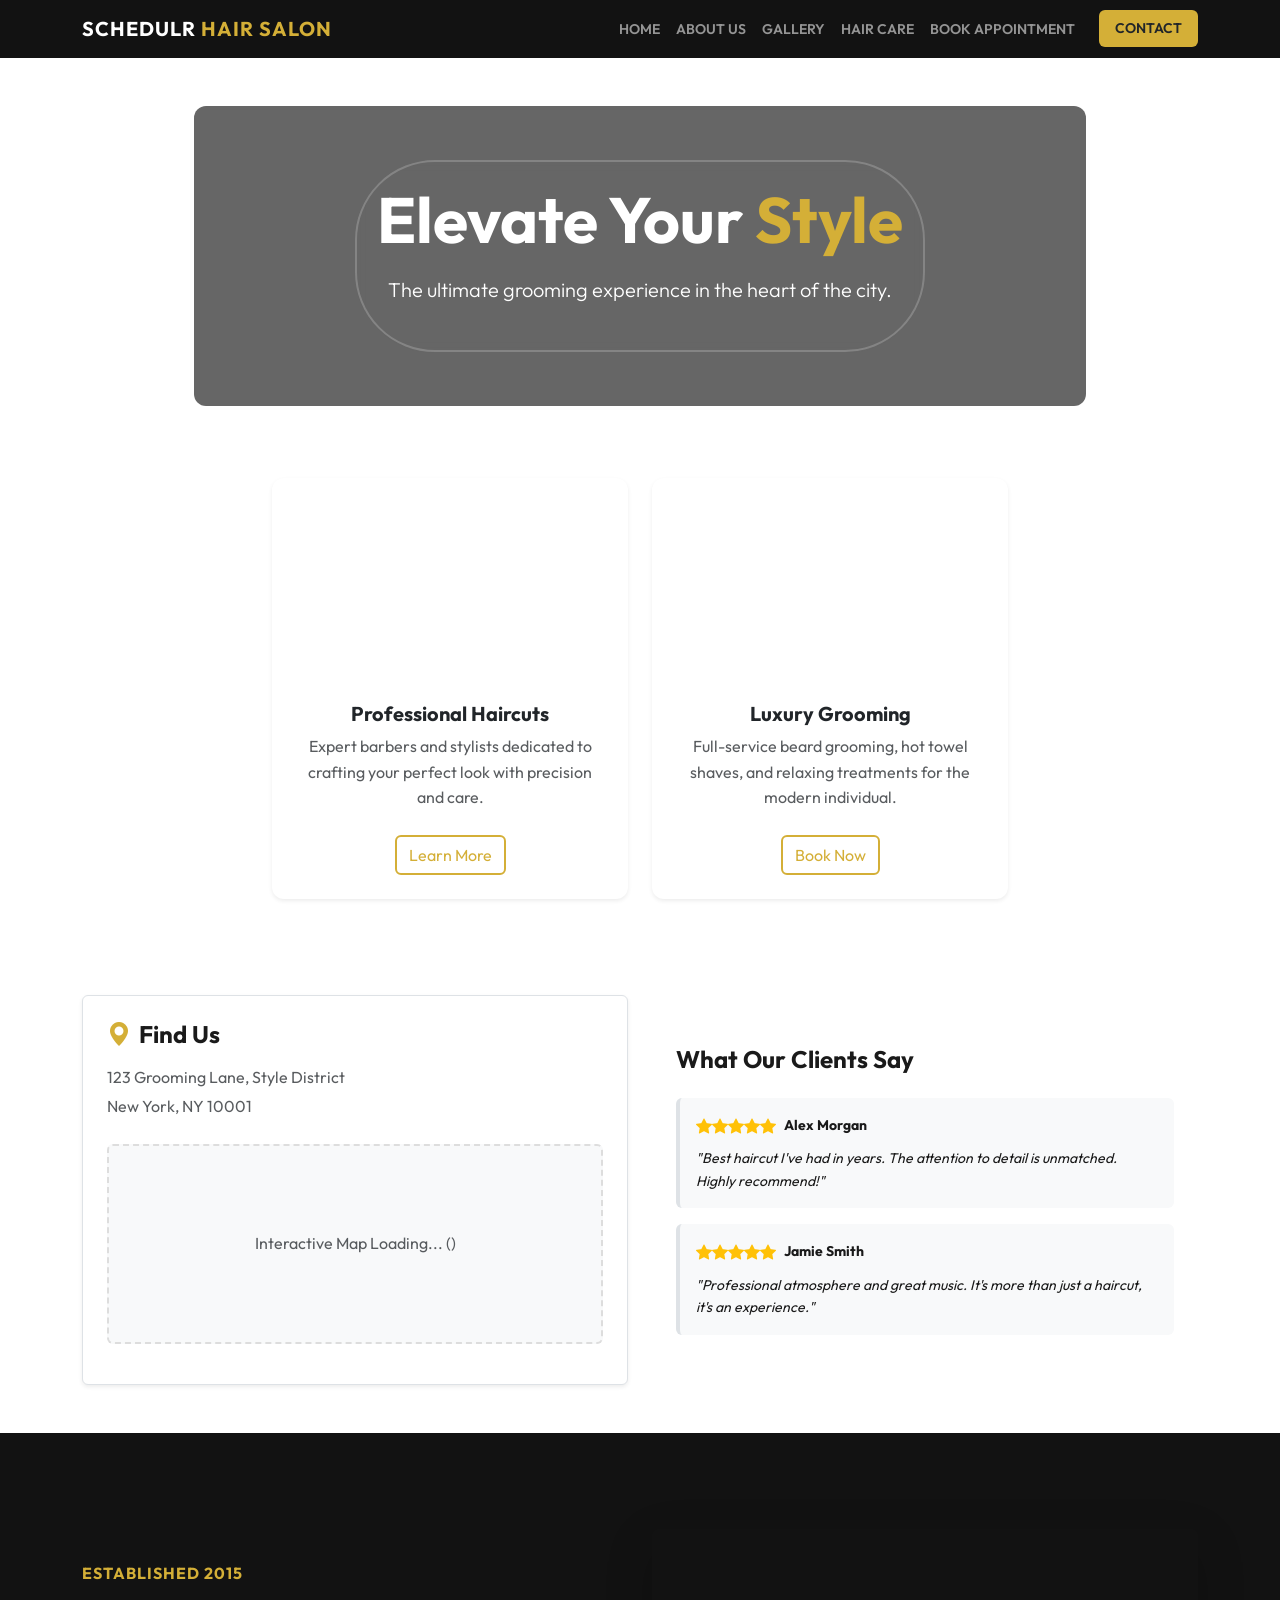
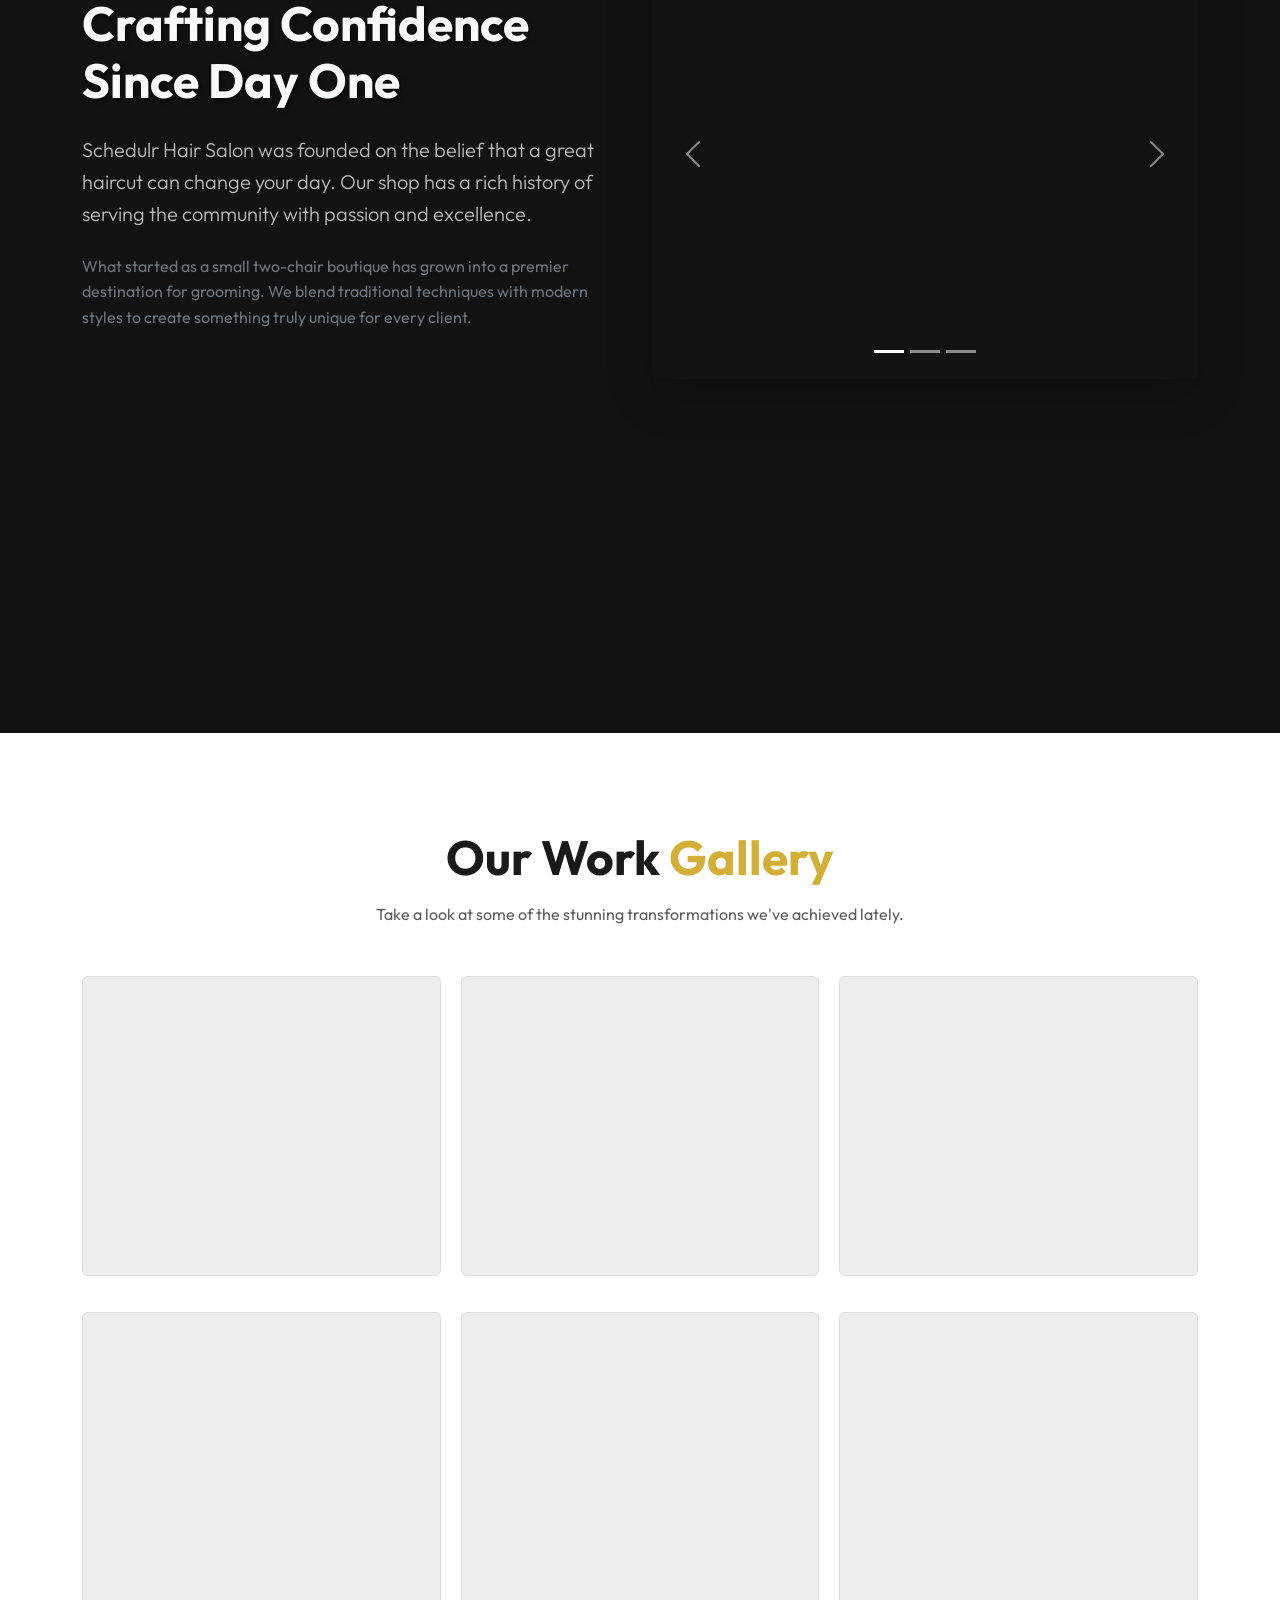
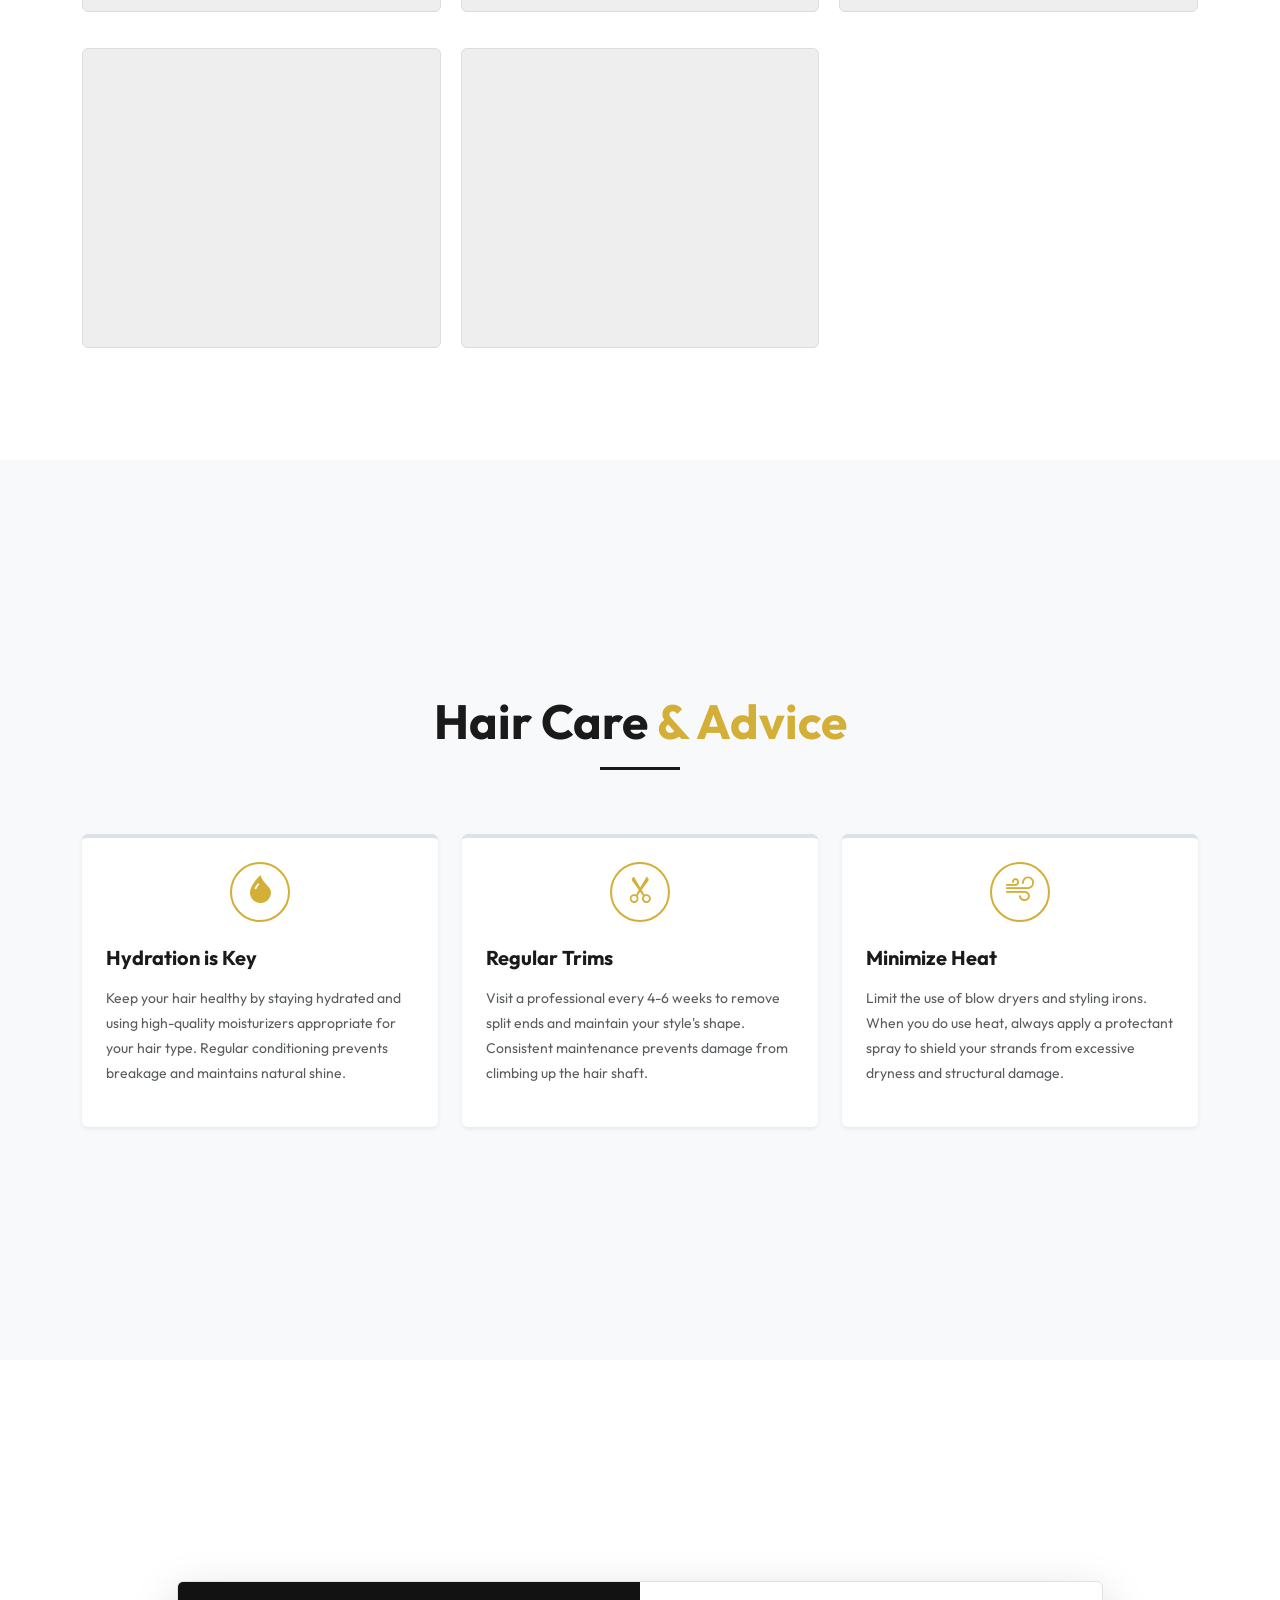
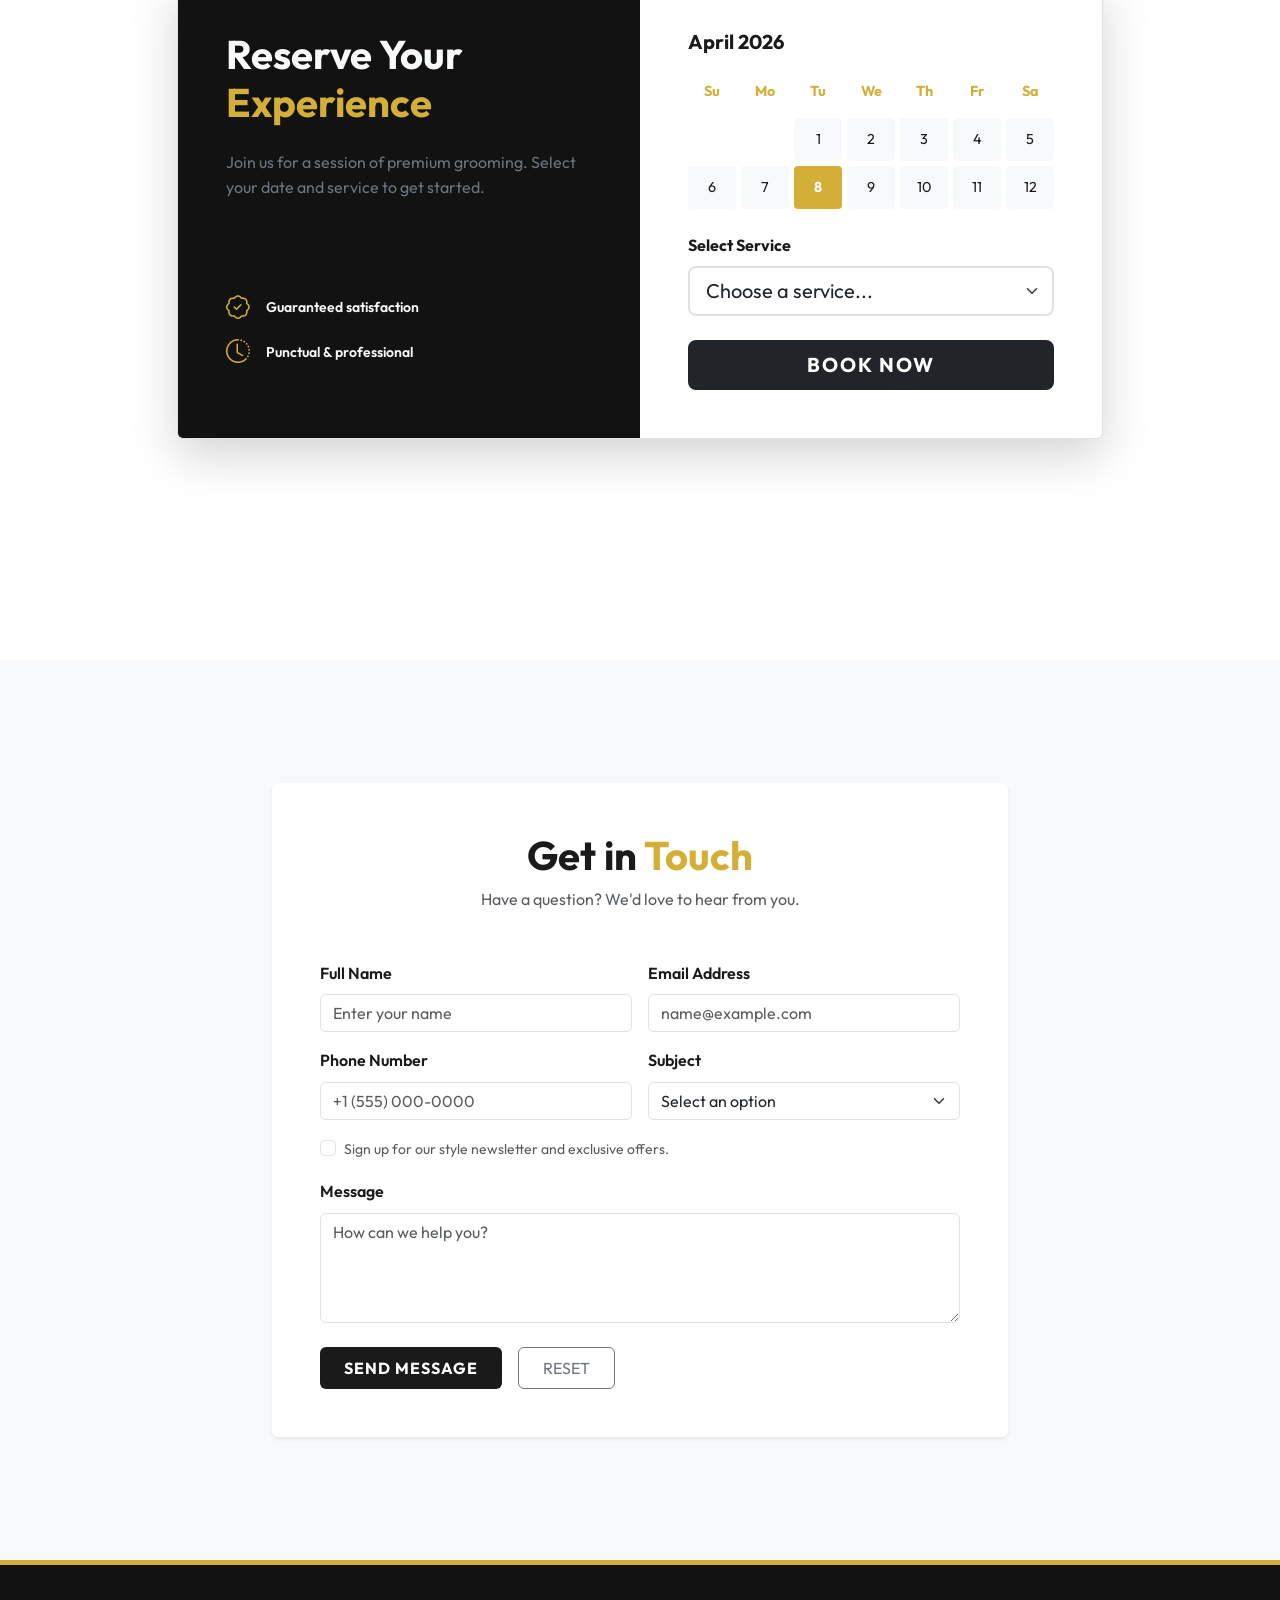
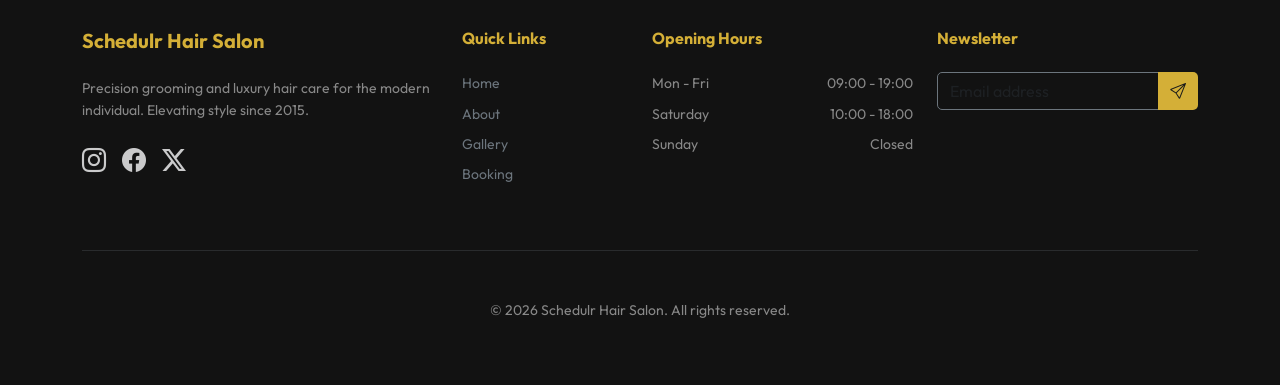
==== index.html @ 4dbf278d "feat: complete premium hair salon landing page" ====
<!DOCTYPE html>
<html lang="en">
<head>
    <meta charset="UTF-8">
    <meta name="viewport" content="width=device-width, initial-scale=1.0">
    <meta name="description" content="Premium Hair Salon - Experience the art of grooming and style at Schedulr Hair Salon.">
    <title>Schedulr Hair Salon | Premium Style & Grooming</title>
    
    <!-- Google Fonts: Outfit -->
    <link rel="preconnect" href="https://fonts.googleapis.com">
    <link rel="preconnect" href="https://fonts.gstatic.com" crossorigin>
    <link href="https://fonts.googleapis.com/css2?family=Outfit:wght@300;400;600;700&display=swap" rel="stylesheet">
    
    <!-- Bootstrap CSS -->
    <link href="https://cdn.jsdelivr.net/npm/bootstrap@5.3.0/dist/css/bootstrap.min.css" rel="stylesheet">
    
    <!-- Bootstrap Icons -->
    <link rel="stylesheet" href="https://cdn.jsdelivr.net/npm/bootstrap-icons@1.11.1/font/bootstrap-icons.css">
    
    <!-- Modular CSS Files -->
    <link rel="stylesheet" href="css/style.css">
    <link rel="stylesheet" href="css/home.css">
    <link rel="stylesheet" href="css/about.css">
    <link rel="stylesheet" href="css/gallery.css">
    <link rel="stylesheet" href="css/info.css">
    <link rel="stylesheet" href="css/booking.css">
    <link rel="stylesheet" href="css/contact.css">
    <link rel="stylesheet" href="css/footer.css">
</head>
<body>

    <!-- Header & Navbar -->
    <header class="sticky-top">
        <nav class="navbar navbar-expand-lg navbar-dark bg-dark">
            <div class="container">
                <a class="navbar-brand text-uppercase fw-bold ls-1" href="#home">
                    Schedulr <span class="text-accent">Hair Salon</span>
                </a>
                <button class="navbar-toggler" type="button" data-bs-toggle="collapse" data-bs-target="#navbarNav" aria-controls="navbarNav" aria-expanded="false" aria-label="Toggle navigation">
                    <span class="navbar-toggler-icon"></span>
                </button>
                <div class="collapse navbar-collapse" id="navbarNav">
                    <ul class="navbar-nav ms-auto text-uppercase small fw-semibold">
                        <li class="nav-item">
                            <a class="nav-link" href="#home">Home</a>
                        </li>
                        <li class="nav-item">
                            <a class="nav-link" href="#about">About Us</a>
                        </li>
                        <li class="nav-item">
                            <a class="nav-link" href="#gallery">Gallery</a>
                        </li>
                        <li class="nav-item">
                            <a class="nav-link" href="#hair-info">Hair Care</a>
                        </li>
                        <li class="nav-item">
                            <a class="nav-link" href="#booking">Book Appointment</a>
                        </li>
                        <li class="nav-item">
                            <a class="nav-link btn btn-accent text-dark ms-lg-3 px-3 mt-2 mt-lg-0" href="#contact">Contact</a>
                        </li>
                    </ul>
                </div>
            </div>
        </nav>
    </header>

    <main>
        <!-- Home Section -->
        <section id="home" class="min-vh-100 d-flex flex-column align-items-center justify-content-center py-5">
            <div class="container text-center">
                <div class="hero-image-placeholder mx-auto mb-5">
                    <!-- here it goes an image (main image: 80% width and 1/3 of screen height) -->
                    <div class="placeholder-overlay">
                        <h1 class="display-3 fw-bold mb-3">Elevate Your <span class="text-accent">Style</span></h1>
                        <p class="lead mb-4">The ultimate grooming experience in the heart of the city.</p>
                    </div>
                </div>
                
                <div class="row g-4 justify-content-center mt-5">
                    <!-- Card 1 -->
                    <div class="col-md-5 col-lg-4">
                        <div class="card h-100 border-0 shadow-sm hover-up">
                            <!-- here it goes an image -->
                            <div class="card-body p-4">
                                <h3 class="card-title h5 fw-bold">Professional Haircuts</h3>
                                <p class="card-text text-muted">Expert barbers and stylists dedicated to crafting your perfect look with precision and care.</p>
                                <a href="#booking" class="btn btn-outline-accent mt-2">Learn More</a>
                            </div>
                        </div>
                    </div>
                    <!-- Card 2 -->
                    <div class="col-md-5 col-lg-4">
                        <div class="card h-100 border-0 shadow-sm hover-up">
                            <!-- here it goes an image -->
                            <div class="card-body p-4">
                                <h3 class="card-title h5 fw-bold">Luxury Grooming</h3>
                                <p class="card-text text-muted">Full-service beard grooming, hot towel shaves, and relaxing treatments for the modern individual.</p>
                                <a href="#booking" class="btn btn-outline-accent mt-2">Book Now</a>
                            </div>
                        </div>
                    </div>
                </div>

                <!-- Google Maps Fake Interaction -->
                <div class="row mt-5 pt-5 align-items-center">
                    <div class="col-lg-6 mb-4 mb-lg-0">
                        <div class="location-box p-4 border rounded shadow-sm text-start bg-white">
                            <h4 class="fw-bold mb-3"><i class="bi bi-geo-alt-fill text-accent me-2"></i>Find Us</h4>
                            <p class="mb-1 text-muted">123 Grooming Lane, Style District</p>
                            <p class="mb-4 text-muted">New York, NY 10001</p>
                            <div class="fake-map mb-3 bg-light rounded d-flex align-items-center justify-content-center" style="height: 200px;">
                                <span class="text-muted">Interactive Map Loading... (<!-- here it goes an image/map -->)</span>
                            </div>
                        </div>
                    </div>
                    <div class="col-lg-6">
                        <div class="reviews-box text-start px-lg-4">
                            <h4 class="fw-bold mb-4">What Our Clients Say</h4>
                            <div class="review-card mb-3 p-3 border-start border-accent border-4 bg-light rounded">
                                <div class="d-flex mb-2">
                                    <i class="bi bi-star-fill text-warning"></i>
                                    <i class="bi bi-star-fill text-warning"></i>
                                    <i class="bi bi-star-fill text-warning"></i>
                                    <i class="bi bi-star-fill text-warning"></i>
                                    <i class="bi bi-star-fill text-warning"></i>
                                    <span class="ms-2 fw-bold small">Alex Morgan</span>
                                </div>
                                <p class="small mb-0 italic">"Best haircut I've had in years. The attention to detail is unmatched. Highly recommend!"</p>
                            </div>
                            <div class="review-card p-3 border-start border-accent border-4 bg-light rounded">
                                <div class="d-flex mb-2">
                                    <i class="bi bi-star-fill text-warning"></i>
                                    <i class="bi bi-star-fill text-warning"></i>
                                    <i class="bi bi-star-fill text-warning"></i>
                                    <i class="bi bi-star-fill text-warning"></i>
                                    <i class="bi bi-star-fill text-warning"></i>
                                    <span class="ms-2 fw-bold small">Jamie Smith</span>
                                </div>
                                <p class="small mb-0 italic">"Professional atmosphere and great music. It's more than just a haircut, it's an experience."</p>
                            </div>
                        </div>
                    </div>
                </div>
            </div>
        </section>

        <!-- About Us & Our Works -->
        <section id="about" class="min-vh-100 py-5 bg-dark text-light overflow-hidden">
            <div class="container py-5">
                <div class="row align-items-center mb-5">
                    <div class="col-lg-6 mb-5 mb-lg-0">
                        <span class="text-accent text-uppercase ls-1 fw-bold mb-2 d-block">Established 2015</span>
                        <h2 class="display-5 fw-bold mb-4">Crafting Confidence Since Day One</h2>
                        <p class="lead text-secondary mb-4">Schedulr Hair Salon was founded on the belief that a great haircut can change your day. Our shop has a rich history of serving the community with passion and excellence.</p>
                        <p class="text-secondary">What started as a small two-chair boutique has grown into a premier destination for grooming. We blend traditional techniques with modern styles to create something truly unique for every client.</p>
                    </div>
                    <div class="col-lg-6">
                        <div id="worksCarousel" class="carousel slide shadow-lg rounded overflow-hidden" data-bs-ride="carousel">
                            <div class="carousel-indicators">
                                <button type="button" data-bs-target="#worksCarousel" data-bs-slide-to="0" class="active" aria-current="true" aria-label="Slide 1"></button>
                                <button type="button" data-bs-target="#worksCarousel" data-bs-slide-to="1" aria-label="Slide 2"></button>
                                <button type="button" data-bs-target="#worksCarousel" data-bs-slide-to="2" aria-label="Slide 3"></button>
                            </div>
                            <div class="carousel-inner" style="height: 450px;">
                                <div class="carousel-item active">
                                    <div class="carousel-placeholder bg-secondary d-flex align-items-center justify-content-center h-100">
                                        <!-- here it goes an image -->
                                        <div class="carousel-caption d-none d-md-block p-4 rounded" style="background: rgba(0,0,0,0.6);">
                                            <h5>Modern Undercut</h5>
                                            <p>Our signature look for the urban professional.</p>
                                        </div>
                                    </div>
                                </div>
                                <div class="carousel-item">
                                    <div class="carousel-placeholder bg-secondary d-flex align-items-center justify-content-center h-100">
                                        <!-- here it goes an image -->
                                        <div class="carousel-caption d-none d-md-block p-4 rounded" style="background: rgba(0,0,0,0.6);">
                                            <h5>Classic Taper Fade</h5>
                                            <p>Timeless style with a sharp, clean finish.</p>
                                        </div>
                                    </div>
                                </div>
                                <div class="carousel-item">
                                    <div class="carousel-placeholder bg-secondary d-flex align-items-center justify-content-center h-100">
                                        <!-- here it goes an image -->
                                        <div class="carousel-caption d-none d-md-block p-4 rounded" style="background: rgba(0,0,0,0.6);">
                                            <h5>Tailored Beard Sculpting</h5>
                                            <p>Precision grooming to enhance your natural features.</p>
                                        </div>
                                    </div>
                                </div>
                            </div>
                            <button class="carousel-control-prev" type="button" data-bs-target="#worksCarousel" data-bs-slide="prev">
                                <span class="carousel-control-prev-icon" aria-hidden="true"></span>
                                <span class="visually-hidden">Previous</span>
                            </button>
                            <button class="carousel-control-next" type="button" data-bs-target="#worksCarousel" data-bs-slide="next">
                                <span class="carousel-control-next-icon" aria-hidden="true"></span>
                                <span class="visually-hidden">Next</span>
                            </button>
                        </div>
                    </div>
                </div>
            </div>
        </section>

        <!-- Gallery Section -->
        <section id="gallery" class="min-vh-100 py-5">
            <div class="container py-5">
                <div class="text-center mb-5">
                    <h2 class="display-5 fw-bold mb-3">Our Work <span class="text-accent">Gallery</span></h2>
                    <p class="text-muted">Take a look at some of the stunning transformations we've achieved lately.</p>
                </div>
                <div class="gallery-grid">
                    <!-- 7+ images as small gallery -->
                    <div class="gallery-item rounded overflow-hidden mb-3"><!-- here it goes an image --></div>
                    <div class="gallery-item rounded overflow-hidden mb-3"><!-- here it goes an image --></div>
                    <div class="gallery-item rounded overflow-hidden mb-3"><!-- here it goes an image --></div>
                    <div class="gallery-item rounded overflow-hidden mb-3"><!-- here it goes an image --></div>
                    <div class="gallery-item rounded overflow-hidden mb-3"><!-- here it goes an image --></div>
                    <div class="gallery-item rounded overflow-hidden mb-3"><!-- here it goes an image --></div>
                    <div class="gallery-item rounded overflow-hidden mb-3"><!-- here it goes an image --></div>
                    <div class="gallery-item rounded overflow-hidden mb-3"><!-- here it goes an image --></div>
                </div>
            </div>
        </section>

        <!-- Hair Information Section -->
        <section id="hair-info" class="min-vh-100 py-5 bg-light d-flex align-items-center">
            <div class="container py-5">
                <div class="row text-center mb-5">
                    <div class="col">
                        <h2 class="display-5 fw-bold">Hair Care <span class="text-accent">& Advice</span></h2>
                        <hr class="mx-auto border-accent border-3 opacity-100" style="width: 80px;">
                    </div>
                </div>
                <div class="row g-4">
                    <div class="col-md-4">
                        <div class="p-4 bg-white rounded shadow-sm border-top border-accent border-4 h-100">
                            <div class="icon-circle mb-3 mb-lg-4 text-center">
                                <i class="bi bi-droplet-fill h3 text-accent"></i>
                            </div>
                            <h4 class="fw-bold mb-3 h5">Hydration is Key</h4>
                            <p class="text-muted small">Keep your hair healthy by staying hydrated and using high-quality moisturizers appropriate for your hair type. Regular conditioning prevents breakage and maintains natural shine.</p>
                        </div>
                    </div>
                    <div class="col-md-4">
                        <div class="p-4 bg-white rounded shadow-sm border-top border-accent border-4 h-100">
                            <div class="icon-circle mb-3 mb-lg-4 text-center">
                                <i class="bi bi-scissors h3 text-accent"></i>
                            </div>
                            <h4 class="fw-bold mb-3 h5">Regular Trims</h4>
                            <p class="text-muted small">Visit a professional every 4-6 weeks to remove split ends and maintain your style's shape. Consistent maintenance prevents damage from climbing up the hair shaft.</p>
                        </div>
                    </div>
                    <div class="col-md-4">
                        <div class="p-4 bg-white rounded shadow-sm border-top border-accent border-4 h-100">
                            <div class="icon-circle mb-3 mb-lg-4 text-center">
                                <i class="bi bi-wind h3 text-accent"></i>
                            </div>
                            <h4 class="fw-bold mb-3 h5">Minimize Heat</h4>
                            <p class="text-muted small">Limit the use of blow dryers and styling irons. When you do use heat, always apply a protectant spray to shield your strands from excessive dryness and structural damage.</p>
                        </div>
                    </div>
                </div>
            </div>
        </section>

        <!-- Book an Appointment Section -->
        <section id="booking" class="min-vh-100 py-5 d-flex align-items-center">
            <div class="container py-5">
                <div class="row py-4 justify-content-center">
                    <div class="col-lg-10">
                        <div class="booking-card bg-white rounded shadow-lg overflow-hidden border">
                            <div class="row g-0">
                                <div class="col-md-6 bg-dark text-light p-5 d-flex flex-column justify-content-between">
                                    <div>
                                        <h2 class="display-6 fw-bold mb-4">Reserve Your <span class="text-accent">Experience</span></h2>
                                        <p class="mb-5 text-secondary">Join us for a session of premium grooming. Select your date and service to get started.</p>
                                    </div>
                                    <div class="booking-highlights mb-4">
                                        <div class="d-flex mb-3 align-items-center">
                                            <i class="bi bi-patch-check text-accent h4 mb-0 me-3"></i>
                                            <span class="small fw-semibold">Guaranteed satisfaction</span>
                                        </div>
                                        <div class="d-flex align-items-center">
                                            <i class="bi bi-clock-history text-accent h4 mb-0 me-3"></i>
                                            <span class="small fw-semibold">Punctual & professional</span>
                                        </div>
                                    </div>
                                </div>
                                <div class="col-md-6 p-5">
                                    <div class="calendar-visual mb-4">
                                        <h5 class="fw-bold mb-3">April 2026</h5>
                                        <div class="calendar-grid">
                                            <div class="cal-day head">Su</div><div class="cal-day head">Mo</div><div class="cal-day head">Tu</div><div class="cal-day head">We</div><div class="cal-day head">Th</div><div class="cal-day head">Fr</div><div class="cal-day head">Sa</div>
                                            <div class="cal-day empty"></div><div class="cal-day empty"></div><div class="cal-day">1</div><div class="cal-day">2</div><div class="cal-day">3</div><div class="cal-day">4</div><div class="cal-day">5</div>
                                            <div class="cal-day">6</div><div class="cal-day">7</div><div class="cal-day selected">8</div><div class="cal-day">9</div><div class="cal-day">10</div><div class="cal-day">11</div><div class="cal-day">12</div>
                                            <!-- ... more days ... -->
                                        </div>
                                    </div>
                                    <div class="mb-4">
                                        <label for="serviceSelect" class="form-label fw-bold">Select Service</label>
                                        <select id="serviceSelect" class="form-select form-select-lg border-2">
                                            <option selected disabled>Choose a service...</option>
                                            <option value="cut">Precision Cut & Style ($45)</option>
                                            <option value="beard">Luxury Beard Sculpting ($30)</option>
                                            <option value="both">Full Master Grooming ($70)</option>
                                            <option value="color">Premium Color & Treatment ($90+)</option>
                                        </select>
                                    </div>
                                    <button class="btn btn-dark btn-lg w-100 fw-bold border-accent border-2">BOOK NOW</button>
                                </div>
                            </div>
                        </div>
                    </div>
                </div>
            </div>
        </section>

        <!-- Contact Section -->
        <section id="contact" class="min-vh-100 py-5 bg-light d-flex align-items-center">
            <div class="container py-5">
                <div class="row justify-content-center">
                    <div class="col-lg-8">
                        <div class="contact-form-container bg-white p-5 rounded shadow-sm">
                            <div class="text-center mb-5">
                                <h2 class="fw-bold display-6">Get in <span class="text-accent">Touch</span></h2>
                                <p class="text-muted">Have a question? We'd love to hear from you.</p>
                            </div>
                            <form id="contactForm" class="row g-3">
                                <!-- Input 1: Name -->
                                <div class="col-md-6">
                                    <label for="inputName" class="form-label fw-semibold">Full Name</label>
                                    <input type="text" class="form-control" id="inputName" placeholder="Enter your name" required>
                                </div>
                                <!-- Input 2: Email -->
                                <div class="col-md-6">
                                    <label for="inputEmail" class="form-label fw-semibold">Email Address</label>
                                    <input type="email" class="form-control" id="inputEmail" placeholder="name@example.com" required>
                                </div>
                                <!-- Input 3: Phone -->
                                <div class="col-md-6">
                                    <label for="inputPhone" class="form-label fw-semibold">Phone Number</label>
                                    <input type="tel" class="form-control" id="inputPhone" placeholder="+1 (555) 000-0000" required>
                                </div>
                                <!-- Input 4: Selector (Subject) -->
                                <div class="col-md-6">
                                    <label for="inputSelector" class="form-label fw-semibold">Subject</label>
                                    <select id="inputSelector" class="form-select" required>
                                        <option value="" selected disabled>Select an option</option>
                                        <option value="info">General Information</option>
                                        <option value="wedding">Wedding Packages</option>
                                        <option value="careers">Careers</option>
                                        <option value="other">Other</option>
                                    </select>
                                </div>
                                <!-- Input 5: Radio/Checkbox (Newsletter) -->
                                <div class="col-12 mt-3">
                                    <div class="form-check">
                                        <input class="form-check-input" type="checkbox" id="newsletterCheck">
                                        <label class="form-check-label text-muted small" for="newsletterCheck">
                                            Sign up for our style newsletter and exclusive offers.
                                        </label>
                                    </div>
                                </div>
                                <!-- Input 6: Comment (Textarea) -->
                                <div class="col-12">
                                    <label for="inputComment" class="form-label fw-semibold">Message</label>
                                    <textarea class="form-control" id="inputComment" rows="4" placeholder="How can we help you?" required></textarea>
                                </div>
                                <!-- Buttons: Submit and Reset -->
                                <div class="col-12 d-flex gap-3 mt-4">
                                    <button type="submit" class="btn btn-dark px-4 py-2 fw-bold">SEND MESSAGE</button>
                                    <button type="reset" class="btn btn-outline-secondary px-4 py-2">RESET</button>
                                </div>
                            </form>
                        </div>
                    </div>
                </div>
            </div>
        </section>
    </main>

    <!-- Footer -->
    <footer class="bg-dark text-light py-5">
        <div class="container py-3">
            <div class="row g-4">
                <div class="col-lg-4">
                    <h5 class="fw-bold mb-4 text-accent">Schedulr Hair Salon</h5>
                    <p class="small text-secondary mb-4">Precision grooming and luxury hair care for the modern individual. Elevating style since 2015.</p>
                    <div class="social-icons d-flex gap-3 h4">
                        <a href="#" class="text-light"><i class="bi bi-instagram"></i></a>
                        <a href="#" class="text-light"><i class="bi bi-facebook"></i></a>
                        <a href="#" class="text-light"><i class="bi bi-twitter-x"></i></a>
                    </div>
                </div>
                <div class="col-md-4 col-lg-2 ms-lg-auto">
                    <h6 class="fw-bold mb-4">Quick Links</h6>
                    <ul class="list-unstyled small">
                        <li class="mb-2"><a href="#home" class="text-secondary text-decoration-none hover-accent">Home</a></li>
                        <li class="mb-2"><a href="#about" class="text-secondary text-decoration-none hover-accent">About</a></li>
                        <li class="mb-2"><a href="#gallery" class="text-secondary text-decoration-none hover-accent">Gallery</a></li>
                        <li class="mb-2"><a href="#booking" class="text-secondary text-decoration-none hover-accent">Booking</a></li>
                    </ul>
                </div>
                <div class="col-md-4 col-lg-3">
                    <h6 class="fw-bold mb-4">Opening Hours</h6>
                    <ul class="list-unstyled small text-secondary">
                        <li class="mb-2 d-flex justify-content-between"><span>Mon - Fri</span> <span>09:00 - 19:00</span></li>
                        <li class="mb-2 d-flex justify-content-between"><span>Saturday</span> <span>10:00 - 18:00</span></li>
                        <li class="mb-2 d-flex justify-content-between"><span>Sunday</span> <span>Closed</span></li>
                    </ul>
                </div>
                <div class="col-md-4 col-lg-3">
                    <h6 class="fw-bold mb-4">Newsletter</h6>
                    <div class="input-group mb-3">
                        <input type="email" class="form-control bg-dark border-secondary text-light small" placeholder="Email address">
                        <button class="btn btn-accent" type="button"><i class="bi bi-send"></i></button>
                    </div>
                </div>
            </div>
            <hr class="my-5 border-secondary">
            <div class="text-center">
                <p class="small text-secondary mb-0">&copy; 2026 Schedulr Hair Salon. All rights reserved.</p>
            </div>
        </div>
    </footer>

    <!-- Bootstrap Bundle with Popper -->
    <script src="https://cdn.jsdelivr.net/npm/bootstrap@5.3.0/dist/js/bootstrap.bundle.min.js"></script>
    <!-- Custom JS (optional) -->
    <script src="js/script.js"></script>
</body>
</html>
---- css/style.css ----
/* style.css - Global Styles & Variables */

:root {
    --primary-color: #1a1a1a;    /* Deep Charcoal */
    --accent-color: #d4af37;     /* Metallic Gold */
    --accent-hover: #b8962e;
    --text-light: #f9f9f9;
    --text-muted: #6c757d;
    --bg-dark: #121212;
    --font-main: 'Outfit', sans-serif;
    --transition: all 0.3s ease;
}

body {
    font-family: var(--font-main);
    color: var(--primary-color);
    line-height: 1.6;
    scroll-behavior: smooth;
}

/* Typography */
h1, h2, h3, h4, h5, h6 {
    font-weight: 700;
}

.text-accent {
    color: var(--accent-color) !important;
}

.btn-accent {
    background-color: var(--accent-color);
    color: var(--primary-color);
    border: none;
}

.btn-accent:hover {
    background-color: var(--accent-hover);
    color: white;
}

.btn-outline-accent {
    border: 2px solid var(--accent-color);
    color: var(--accent-color);
}

.btn-outline-accent:hover {
    background-color: var(--accent-color);
    color: var(--primary-color);
}

.bg-dark {
    background-color: var(--bg-dark) !important;
}

/* Navbar */
.navbar-brand {
    letter-spacing: 1px;
}

.nav-link {
    transition: var(--transition);
}

.nav-link:hover {
    color: var(--accent-color) !important;
}

/* Utilities */
.ls-1 {
    letter-spacing: 1px;
}

.hover-up {
    transition: var(--transition);
}

.hover-up:hover {
    transform: translateY(-10px);
}

.italic {
    font-style: italic;
}
---- css/home.css ----
/* home.css - Home Section Styles */

#home {
    padding-top: 100px;
}

.hero-image-placeholder {
    width: 80%;
    height: 33.33vh; /* 1/3 of screen height */
    background-image: linear-gradient(rgba(0,0,0,0.6), rgba(0,0,0,0.6)), url('https://placehold.co/1200x400?text=Premium+Salon+Experience');
    background-size: cover;
    background-position: center;
    border-radius: 12px;
    display: flex;
    align-items: center;
    justify-content: center;
    color: white;
}

.placeholder-overlay {
    padding: 20px;
    border: 2px solid rgba(255,255,255,0.2);
    backdrop-filter: blur(5px);
    border-radius: 80px;
}

/* Home Cards */
#home .card {
    transition: var(--transition);
    border-radius: 12px;
}

#home .card:before {
    content: "";
    display: block;
    width: 100%;
    height: 200px;
    background-image: url('https://placehold.co/400x200?text=Style+Preview');
    background-size: cover;
    background-position: center;
    border-top-left-radius: 12px;
    border-top-right-radius: 12px;
    /* here it goes an image */
}

/* Location and Reviews */
.location-box {
    background: #fff;
    border: 1px solid #eee;
}

.fake-map {
    border: 2px dashed #ddd;
    color: #999;
}

.review-card {
    transition: var(--transition);
}

.review-card:hover {
    background: #fdfdfd !important;
    transform: translateX(5px);
}
---- css/about.css ----
/* about.css - About Section & Carousel Styles */

#about {
    background-image: linear-gradient(rgba(18,18,18,0.9), rgba(18,18,18,0.9)), url('https://placehold.co/1920x1080?text=Salon+Vibe');
    background-size: cover;
    background-position: center;
    background-attachment: fixed;
}

#about .carousel-placeholder {
    height: 450px;
    background-image: url('https://placehold.co/800x450?text=Our+Works');
    background-size: cover;
    background-position: center;
    position: relative;
    /* here it goes an image */
}

#about .carousel-item {
    transition: transform 1s ease-in-out;
}

#about .carousel-caption {
    background: rgba(0, 0, 0, 0.7);
    border-top: 3px solid var(--accent-color);
}

#about .lead {
    color: #bbb !important;
}

#about h2 {
    text-shadow: 2px 2px 4px rgba(0,0,0,0.5);
}
---- css/gallery.css ----
/* gallery.css - Gallery Grid Styles */

#gallery {
    padding-top: 80px;
}

.gallery-grid {
    display: grid;
    grid-template-columns: repeat(auto-fill, minmax(280px, 1fr));
    gap: 20px;
}

.gallery-item {
    height: 300px;
    background-color: #eee;
    background-image: url('https://placehold.co/400x300?text=Salon+Work');
    background-size: cover;
    background-position: center;
    transition: var(--transition);
    border: 1px solid #ddd;
    /* here it goes an image */
}

.gallery-item:hover {
    transform: scale(1.03);
    box-shadow: 0 10px 20px rgba(0,0,0,0.1);
    z-index: 10;
}

@media (max-width: 768px) {
    .gallery-grid {
        grid-template-columns: repeat(2, 1fr);
    }
}

@media (max-width: 360px) {
    .gallery-grid {
        grid-template-columns: 1fr;
    }
}
---- css/info.css ----
/* info.css - Hair Care Advice Styles */

#hair-info {
    background-color: #f4f6f9;
}

#hair-info .icon-circle {
    width: 60px;
    height: 60px;
    background: #fff;
    border: 2px solid var(--accent-color);
    border-radius: 50%;
    line-height: 60px;
    margin: 0 auto;
    transition: transform 0.5s ease;
}

#hair-info .col-md-4:hover .icon-circle {
    transform: rotateY(180deg);
}

#hair-info h4 {
    color: var(--primary-color);
}

#hair-info p {
    line-height: 1.8;
}

#hair-info .bg-white {
    transition: var(--transition);
}

#hair-info .bg-white:hover {
    background-color: #fff9e6 !important; /* Slight accent hint */
}
---- css/booking.css ----
/* booking.css - Booking & Calendar Styles */

#booking {
    background: #fff;
}

.booking-card {
    border: none;
    overflow: hidden;
}

.calendar-grid {
    display: grid;
    grid-template-columns: repeat(7, 1fr);
    gap: 5px;
    text-align: center;
}

.cal-day {
    padding: 10px 5px;
    background: #f8f9fa;
    border-radius: 4px;
    font-size: 0.9rem;
    cursor: pointer;
    transition: var(--transition);
}

.cal-day.head {
    background: transparent;
    font-weight: bold;
    color: var(--accent-color);
}

.cal-day:hover:not(.head):not(.empty) {
    background: #eee;
}

.cal-day.selected {
    background: var(--accent-color);
    color: #fff;
    font-weight: bold;
}

.cal-day.empty {
    background: transparent;
}

#booking .form-select:focus {
    border-color: var(--accent-color);
    box-shadow: 0 0 0 0.25rem rgba(212, 175, 55, 0.25);
}

#booking .btn-dark {
    letter-spacing: 2px;
    transition: var(--transition);
}

#booking .btn-dark:hover {
    background: var(--accent-color);
    color: var(--primary-color);
}
---- css/contact.css ----
/* contact.css - Contact Form Styles */

#contact .contact-form-container {
    background-color: #fff;
    border-radius: 12px;
}

#contact .form-control:focus, 
#contact .form-select:focus {
    border-color: var(--accent-color);
    box-shadow: 0 0 0 0.25rem rgba(212, 175, 55, 0.25);
}

#contact .btn-dark {
    letter-spacing: 1px;
    background-color: var(--primary-color);
    border: none;
    transition: var(--transition);
}

#contact .btn-dark:hover {
    background-color: var(--accent-color);
    color: var(--primary-color);
}

/* footer.css - Footer Details */

footer {
    border-top: 5px solid var(--accent-color);
}

footer h5, footer h6 {
    color: var(--accent-color) !important;
}

footer .hover-accent:hover {
    color: var(--accent-color) !important;
}

footer .input-group .btn-accent {
    border-radius: 0 5px 5px 0;
}

footer .small {
    color: #888 !important;
}
---- css/footer.css ----
/* footer.css - Footer Details */

footer {
    border-top: 5px solid var(--accent-color);
}

footer h5, footer h6 {
    color: var(--accent-color) !important;
}

footer .hover-accent {
    transition: var(--transition);
}

footer .hover-accent:hover {
    color: var(--accent-color) !important;
    padding-left: 5px;
}

footer .social-icons a {
    transition: var(--transition);
    opacity: 0.8;
}

footer .social-icons a:hover {
    opacity: 1;
    color: var(--accent-color);
}

footer .form-control {
    border-radius: 5px 0 0 5px;
}

footer .btn-accent {
    border-radius: 0 5px 5px 0;
}
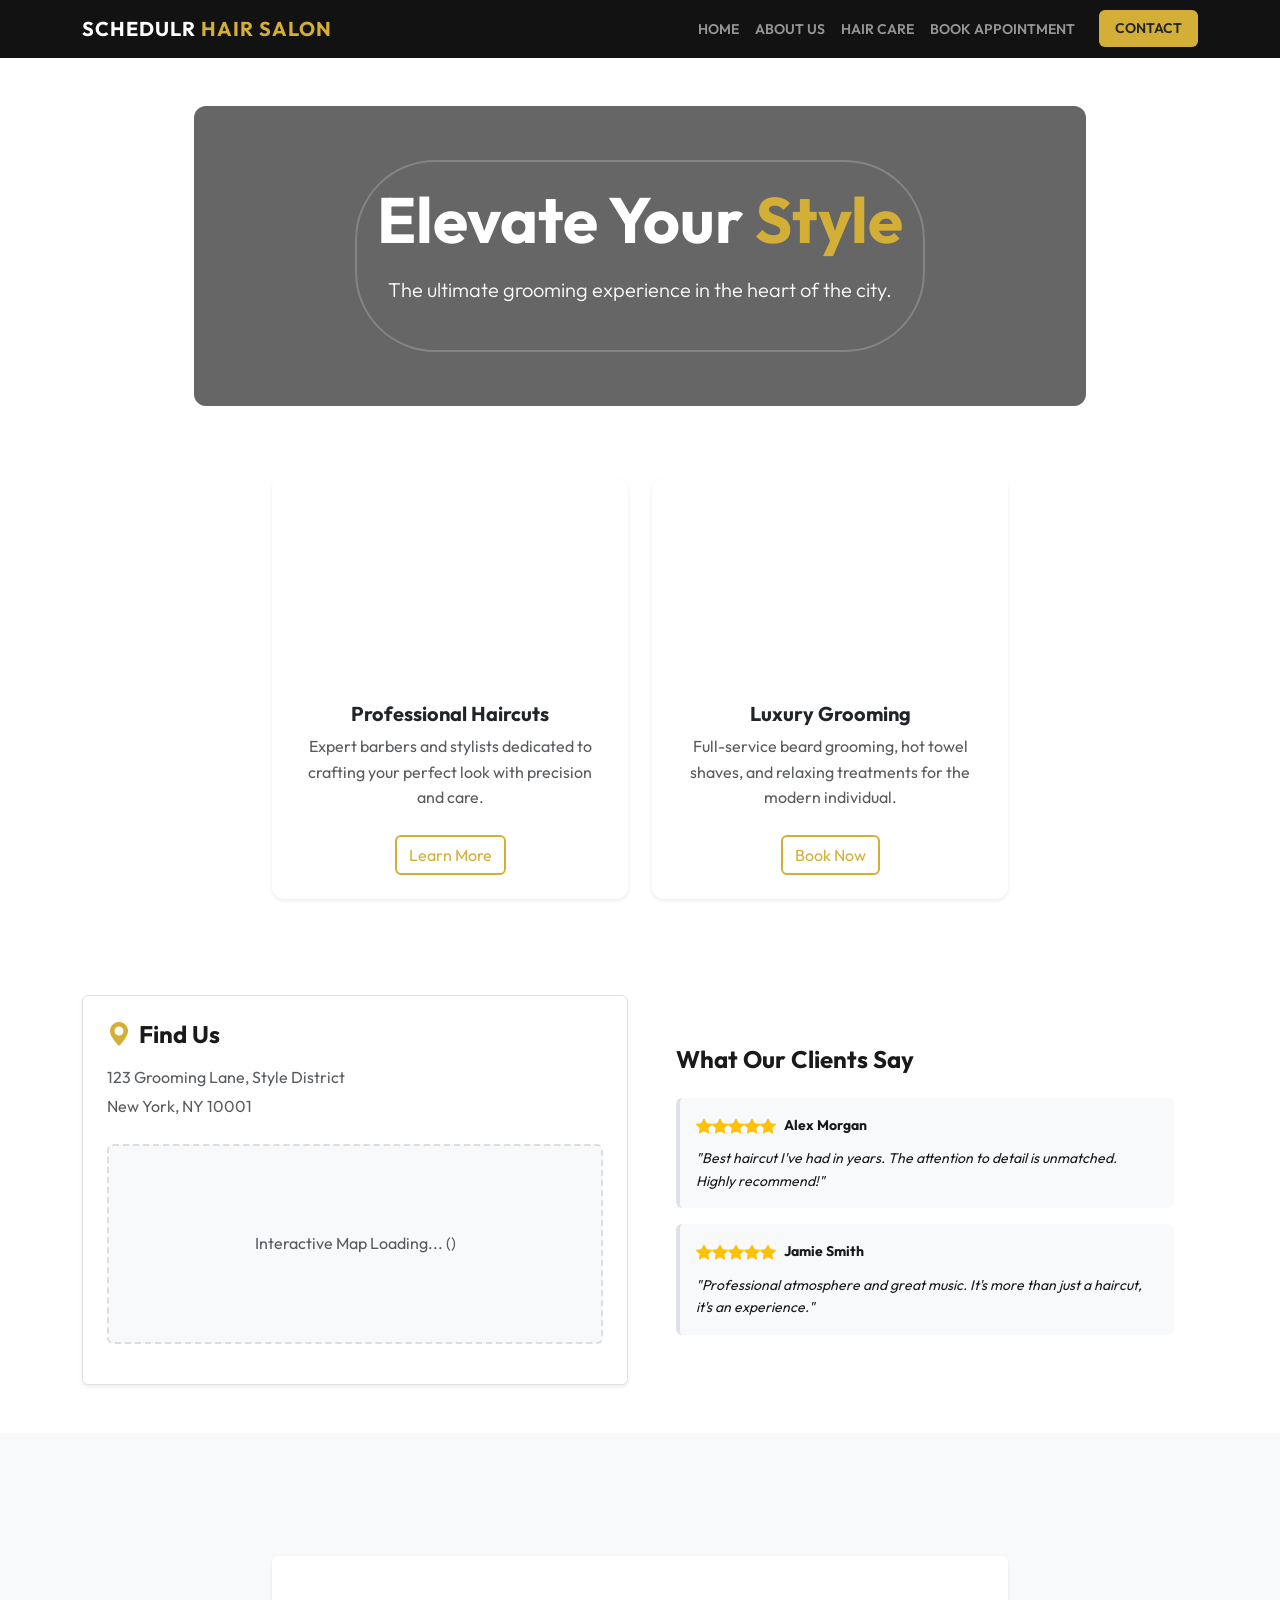
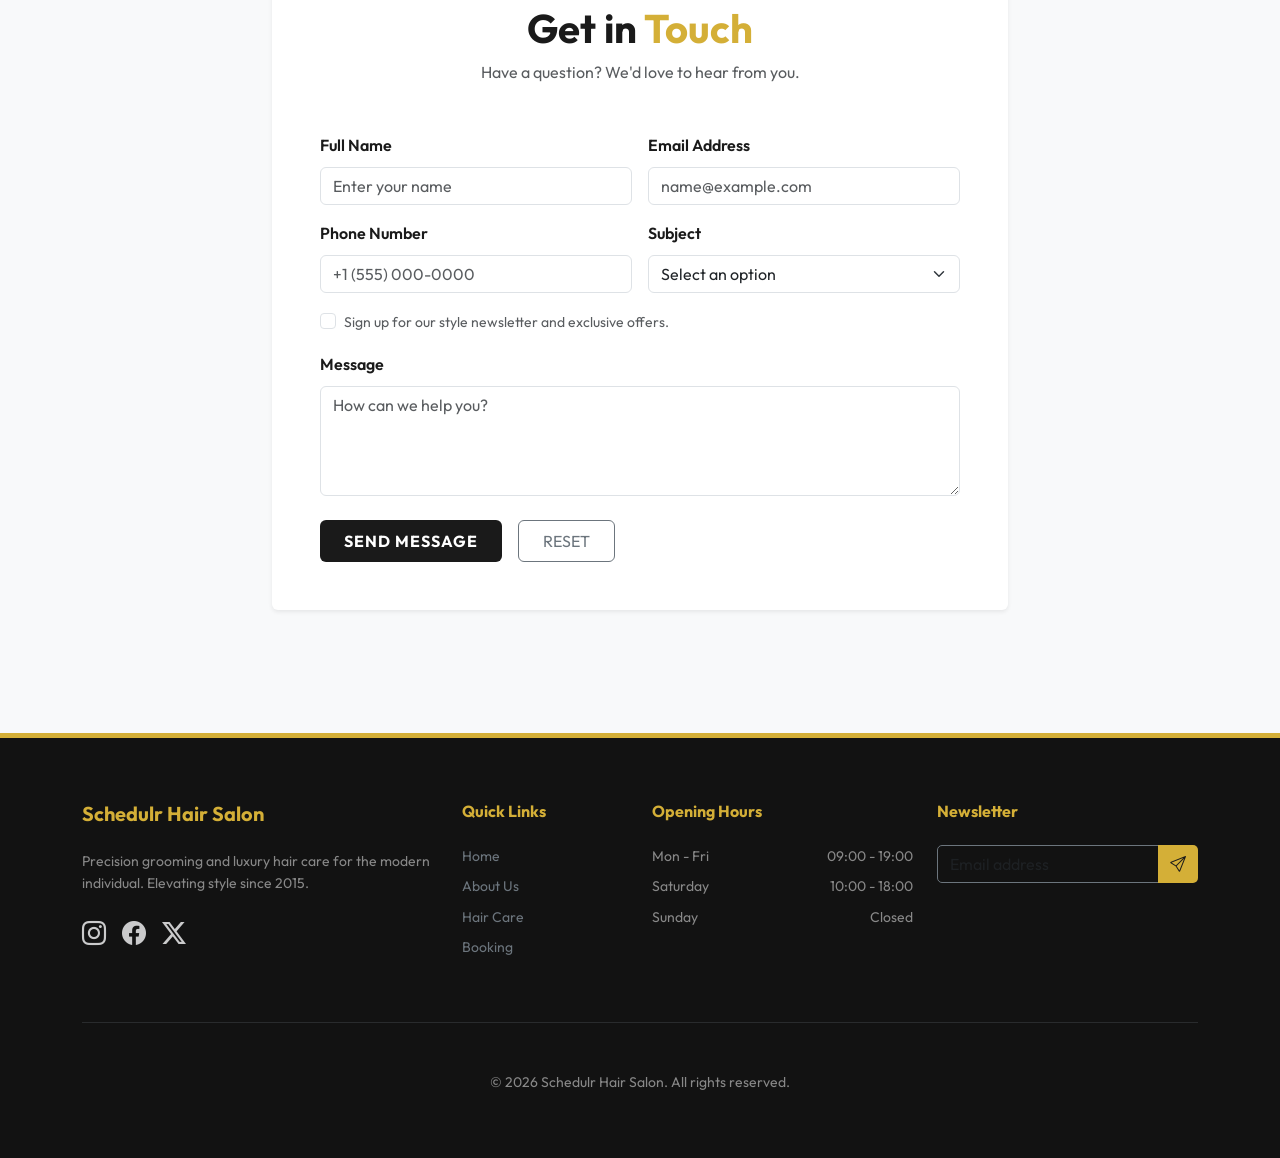
==== commit 225a1dcc: "refactor: split single-page app into multi-page layout" ====
--- a/index.html
+++ b/index.html
@@ -20,10 +20,6 @@
     <!-- Modular CSS Files -->
     <link rel="stylesheet" href="css/style.css">
     <link rel="stylesheet" href="css/home.css">
-    <link rel="stylesheet" href="css/about.css">
-    <link rel="stylesheet" href="css/gallery.css">
-    <link rel="stylesheet" href="css/info.css">
-    <link rel="stylesheet" href="css/booking.css">
     <link rel="stylesheet" href="css/contact.css">
     <link rel="stylesheet" href="css/footer.css">
 </head>
@@ -33,7 +29,7 @@
     <header class="sticky-top">
         <nav class="navbar navbar-expand-lg navbar-dark bg-dark">
             <div class="container">
-                <a class="navbar-brand text-uppercase fw-bold ls-1" href="#home">
+                <a class="navbar-brand text-uppercase fw-bold ls-1" href="index.html">
                     Schedulr <span class="text-accent">Hair Salon</span>
                 </a>
                 <button class="navbar-toggler" type="button" data-bs-toggle="collapse" data-bs-target="#navbarNav" aria-controls="navbarNav" aria-expanded="false" aria-label="Toggle navigation">
@@ -41,24 +37,11 @@
                 </button>
                 <div class="collapse navbar-collapse" id="navbarNav">
                     <ul class="navbar-nav ms-auto text-uppercase small fw-semibold">
-                        <li class="nav-item">
-                            <a class="nav-link" href="#home">Home</a>
-                        </li>
-                        <li class="nav-item">
-                            <a class="nav-link" href="#about">About Us</a>
-                        </li>
-                        <li class="nav-item">
-                            <a class="nav-link" href="#gallery">Gallery</a>
-                        </li>
-                        <li class="nav-item">
-                            <a class="nav-link" href="#hair-info">Hair Care</a>
-                        </li>
-                        <li class="nav-item">
-                            <a class="nav-link" href="#booking">Book Appointment</a>
-                        </li>
-                        <li class="nav-item">
-                            <a class="nav-link btn btn-accent text-dark ms-lg-3 px-3 mt-2 mt-lg-0" href="#contact">Contact</a>
-                        </li>
+                        <li class="nav-item"><a class="nav-link" href="index.html">Home</a></li>
+                        <li class="nav-item"><a class="nav-link" href="about.html">About Us</a></li>
+                        <li class="nav-item"><a class="nav-link" href="info.html">Hair Care</a></li>
+                        <li class="nav-item"><a class="nav-link" href="booking.html">Book Appointment</a></li>
+                        <li class="nav-item"><a class="nav-link btn btn-accent text-dark ms-lg-3 px-3 mt-2 mt-lg-0" href="index.html#contact">Contact</a></li>
                     </ul>
                 </div>
             </div>
@@ -85,7 +68,7 @@
                             <div class="card-body p-4">
                                 <h3 class="card-title h5 fw-bold">Professional Haircuts</h3>
                                 <p class="card-text text-muted">Expert barbers and stylists dedicated to crafting your perfect look with precision and care.</p>
-                                <a href="#booking" class="btn btn-outline-accent mt-2">Learn More</a>
+                                <a href="booking.html" class="btn btn-outline-accent mt-2">Learn More</a>
                             </div>
                         </div>
                     </div>
@@ -96,7 +79,7 @@
                             <div class="card-body p-4">
                                 <h3 class="card-title h5 fw-bold">Luxury Grooming</h3>
                                 <p class="card-text text-muted">Full-service beard grooming, hot towel shaves, and relaxing treatments for the modern individual.</p>
-                                <a href="#booking" class="btn btn-outline-accent mt-2">Book Now</a>
+                                <a href="booking.html" class="btn btn-outline-accent mt-2">Book Now</a>
                             </div>
                         </div>
                     </div>
@@ -138,180 +121,6 @@
                                     <span class="ms-2 fw-bold small">Jamie Smith</span>
                                 </div>
                                 <p class="small mb-0 italic">"Professional atmosphere and great music. It's more than just a haircut, it's an experience."</p>
-                            </div>
-                        </div>
-                    </div>
-                </div>
-            </div>
-        </section>
-
-        <!-- About Us & Our Works -->
-        <section id="about" class="min-vh-100 py-5 bg-dark text-light overflow-hidden">
-            <div class="container py-5">
-                <div class="row align-items-center mb-5">
-                    <div class="col-lg-6 mb-5 mb-lg-0">
-                        <span class="text-accent text-uppercase ls-1 fw-bold mb-2 d-block">Established 2015</span>
-                        <h2 class="display-5 fw-bold mb-4">Crafting Confidence Since Day One</h2>
-                        <p class="lead text-secondary mb-4">Schedulr Hair Salon was founded on the belief that a great haircut can change your day. Our shop has a rich history of serving the community with passion and excellence.</p>
-                        <p class="text-secondary">What started as a small two-chair boutique has grown into a premier destination for grooming. We blend traditional techniques with modern styles to create something truly unique for every client.</p>
-                    </div>
-                    <div class="col-lg-6">
-                        <div id="worksCarousel" class="carousel slide shadow-lg rounded overflow-hidden" data-bs-ride="carousel">
-                            <div class="carousel-indicators">
-                                <button type="button" data-bs-target="#worksCarousel" data-bs-slide-to="0" class="active" aria-current="true" aria-label="Slide 1"></button>
-                                <button type="button" data-bs-target="#worksCarousel" data-bs-slide-to="1" aria-label="Slide 2"></button>
-                                <button type="button" data-bs-target="#worksCarousel" data-bs-slide-to="2" aria-label="Slide 3"></button>
-                            </div>
-                            <div class="carousel-inner" style="height: 450px;">
-                                <div class="carousel-item active">
-                                    <div class="carousel-placeholder bg-secondary d-flex align-items-center justify-content-center h-100">
-                                        <!-- here it goes an image -->
-                                        <div class="carousel-caption d-none d-md-block p-4 rounded" style="background: rgba(0,0,0,0.6);">
-                                            <h5>Modern Undercut</h5>
-                                            <p>Our signature look for the urban professional.</p>
-                                        </div>
-                                    </div>
-                                </div>
-                                <div class="carousel-item">
-                                    <div class="carousel-placeholder bg-secondary d-flex align-items-center justify-content-center h-100">
-                                        <!-- here it goes an image -->
-                                        <div class="carousel-caption d-none d-md-block p-4 rounded" style="background: rgba(0,0,0,0.6);">
-                                            <h5>Classic Taper Fade</h5>
-                                            <p>Timeless style with a sharp, clean finish.</p>
-                                        </div>
-                                    </div>
-                                </div>
-                                <div class="carousel-item">
-                                    <div class="carousel-placeholder bg-secondary d-flex align-items-center justify-content-center h-100">
-                                        <!-- here it goes an image -->
-                                        <div class="carousel-caption d-none d-md-block p-4 rounded" style="background: rgba(0,0,0,0.6);">
-                                            <h5>Tailored Beard Sculpting</h5>
-                                            <p>Precision grooming to enhance your natural features.</p>
-                                        </div>
-                                    </div>
-                                </div>
-                            </div>
-                            <button class="carousel-control-prev" type="button" data-bs-target="#worksCarousel" data-bs-slide="prev">
-                                <span class="carousel-control-prev-icon" aria-hidden="true"></span>
-                                <span class="visually-hidden">Previous</span>
-                            </button>
-                            <button class="carousel-control-next" type="button" data-bs-target="#worksCarousel" data-bs-slide="next">
-                                <span class="carousel-control-next-icon" aria-hidden="true"></span>
-                                <span class="visually-hidden">Next</span>
-                            </button>
-                        </div>
-                    </div>
-                </div>
-            </div>
-        </section>
-
-        <!-- Gallery Section -->
-        <section id="gallery" class="min-vh-100 py-5">
-            <div class="container py-5">
-                <div class="text-center mb-5">
-                    <h2 class="display-5 fw-bold mb-3">Our Work <span class="text-accent">Gallery</span></h2>
-                    <p class="text-muted">Take a look at some of the stunning transformations we've achieved lately.</p>
-                </div>
-                <div class="gallery-grid">
-                    <!-- 7+ images as small gallery -->
-                    <div class="gallery-item rounded overflow-hidden mb-3"><!-- here it goes an image --></div>
-                    <div class="gallery-item rounded overflow-hidden mb-3"><!-- here it goes an image --></div>
-                    <div class="gallery-item rounded overflow-hidden mb-3"><!-- here it goes an image --></div>
-                    <div class="gallery-item rounded overflow-hidden mb-3"><!-- here it goes an image --></div>
-                    <div class="gallery-item rounded overflow-hidden mb-3"><!-- here it goes an image --></div>
-                    <div class="gallery-item rounded overflow-hidden mb-3"><!-- here it goes an image --></div>
-                    <div class="gallery-item rounded overflow-hidden mb-3"><!-- here it goes an image --></div>
-                    <div class="gallery-item rounded overflow-hidden mb-3"><!-- here it goes an image --></div>
-                </div>
-            </div>
-        </section>
-
-        <!-- Hair Information Section -->
-        <section id="hair-info" class="min-vh-100 py-5 bg-light d-flex align-items-center">
-            <div class="container py-5">
-                <div class="row text-center mb-5">
-                    <div class="col">
-                        <h2 class="display-5 fw-bold">Hair Care <span class="text-accent">& Advice</span></h2>
-                        <hr class="mx-auto border-accent border-3 opacity-100" style="width: 80px;">
-                    </div>
-                </div>
-                <div class="row g-4">
-                    <div class="col-md-4">
-                        <div class="p-4 bg-white rounded shadow-sm border-top border-accent border-4 h-100">
-                            <div class="icon-circle mb-3 mb-lg-4 text-center">
-                                <i class="bi bi-droplet-fill h3 text-accent"></i>
-                            </div>
-                            <h4 class="fw-bold mb-3 h5">Hydration is Key</h4>
-                            <p class="text-muted small">Keep your hair healthy by staying hydrated and using high-quality moisturizers appropriate for your hair type. Regular conditioning prevents breakage and maintains natural shine.</p>
-                        </div>
-                    </div>
-                    <div class="col-md-4">
-                        <div class="p-4 bg-white rounded shadow-sm border-top border-accent border-4 h-100">
-                            <div class="icon-circle mb-3 mb-lg-4 text-center">
-                                <i class="bi bi-scissors h3 text-accent"></i>
-                            </div>
-                            <h4 class="fw-bold mb-3 h5">Regular Trims</h4>
-                            <p class="text-muted small">Visit a professional every 4-6 weeks to remove split ends and maintain your style's shape. Consistent maintenance prevents damage from climbing up the hair shaft.</p>
-                        </div>
-                    </div>
-                    <div class="col-md-4">
-                        <div class="p-4 bg-white rounded shadow-sm border-top border-accent border-4 h-100">
-                            <div class="icon-circle mb-3 mb-lg-4 text-center">
-                                <i class="bi bi-wind h3 text-accent"></i>
-                            </div>
-                            <h4 class="fw-bold mb-3 h5">Minimize Heat</h4>
-                            <p class="text-muted small">Limit the use of blow dryers and styling irons. When you do use heat, always apply a protectant spray to shield your strands from excessive dryness and structural damage.</p>
-                        </div>
-                    </div>
-                </div>
-            </div>
-        </section>
-
-        <!-- Book an Appointment Section -->
-        <section id="booking" class="min-vh-100 py-5 d-flex align-items-center">
-            <div class="container py-5">
-                <div class="row py-4 justify-content-center">
-                    <div class="col-lg-10">
-                        <div class="booking-card bg-white rounded shadow-lg overflow-hidden border">
-                            <div class="row g-0">
-                                <div class="col-md-6 bg-dark text-light p-5 d-flex flex-column justify-content-between">
-                                    <div>
-                                        <h2 class="display-6 fw-bold mb-4">Reserve Your <span class="text-accent">Experience</span></h2>
-                                        <p class="mb-5 text-secondary">Join us for a session of premium grooming. Select your date and service to get started.</p>
-                                    </div>
-                                    <div class="booking-highlights mb-4">
-                                        <div class="d-flex mb-3 align-items-center">
-                                            <i class="bi bi-patch-check text-accent h4 mb-0 me-3"></i>
-                                            <span class="small fw-semibold">Guaranteed satisfaction</span>
-                                        </div>
-                                        <div class="d-flex align-items-center">
-                                            <i class="bi bi-clock-history text-accent h4 mb-0 me-3"></i>
-                                            <span class="small fw-semibold">Punctual & professional</span>
-                                        </div>
-                                    </div>
-                                </div>
-                                <div class="col-md-6 p-5">
-                                    <div class="calendar-visual mb-4">
-                                        <h5 class="fw-bold mb-3">April 2026</h5>
-                                        <div class="calendar-grid">
-                                            <div class="cal-day head">Su</div><div class="cal-day head">Mo</div><div class="cal-day head">Tu</div><div class="cal-day head">We</div><div class="cal-day head">Th</div><div class="cal-day head">Fr</div><div class="cal-day head">Sa</div>
-                                            <div class="cal-day empty"></div><div class="cal-day empty"></div><div class="cal-day">1</div><div class="cal-day">2</div><div class="cal-day">3</div><div class="cal-day">4</div><div class="cal-day">5</div>
-                                            <div class="cal-day">6</div><div class="cal-day">7</div><div class="cal-day selected">8</div><div class="cal-day">9</div><div class="cal-day">10</div><div class="cal-day">11</div><div class="cal-day">12</div>
-                                            <!-- ... more days ... -->
-                                        </div>
-                                    </div>
-                                    <div class="mb-4">
-                                        <label for="serviceSelect" class="form-label fw-bold">Select Service</label>
-                                        <select id="serviceSelect" class="form-select form-select-lg border-2">
-                                            <option selected disabled>Choose a service...</option>
-                                            <option value="cut">Precision Cut & Style ($45)</option>
-                                            <option value="beard">Luxury Beard Sculpting ($30)</option>
-                                            <option value="both">Full Master Grooming ($70)</option>
-                                            <option value="color">Premium Color & Treatment ($90+)</option>
-                                        </select>
-                                    </div>
-                                    <button class="btn btn-dark btn-lg w-100 fw-bold border-accent border-2">BOOK NOW</button>
-                                </div>
                             </div>
                         </div>
                     </div>
@@ -399,10 +208,10 @@
                 <div class="col-md-4 col-lg-2 ms-lg-auto">
                     <h6 class="fw-bold mb-4">Quick Links</h6>
                     <ul class="list-unstyled small">
-                        <li class="mb-2"><a href="#home" class="text-secondary text-decoration-none hover-accent">Home</a></li>
-                        <li class="mb-2"><a href="#about" class="text-secondary text-decoration-none hover-accent">About</a></li>
-                        <li class="mb-2"><a href="#gallery" class="text-secondary text-decoration-none hover-accent">Gallery</a></li>
-                        <li class="mb-2"><a href="#booking" class="text-secondary text-decoration-none hover-accent">Booking</a></li>
+                        <li class="mb-2"><a href="index.html" class="text-secondary text-decoration-none hover-accent">Home</a></li>
+                        <li class="mb-2"><a href="about.html" class="text-secondary text-decoration-none hover-accent">About Us</a></li>
+                        <li class="mb-2"><a href="info.html" class="text-secondary text-decoration-none hover-accent">Hair Care</a></li>
+                        <li class="mb-2"><a href="booking.html" class="text-secondary text-decoration-none hover-accent">Booking</a></li>
                     </ul>
                 </div>
                 <div class="col-md-4 col-lg-3">
@@ -430,7 +239,6 @@
 
     <!-- Bootstrap Bundle with Popper -->
     <script src="https://cdn.jsdelivr.net/npm/bootstrap@5.3.0/dist/js/bootstrap.bundle.min.js"></script>
-    <!-- Custom JS (optional) -->
     <script src="js/script.js"></script>
 </body>
 </html>
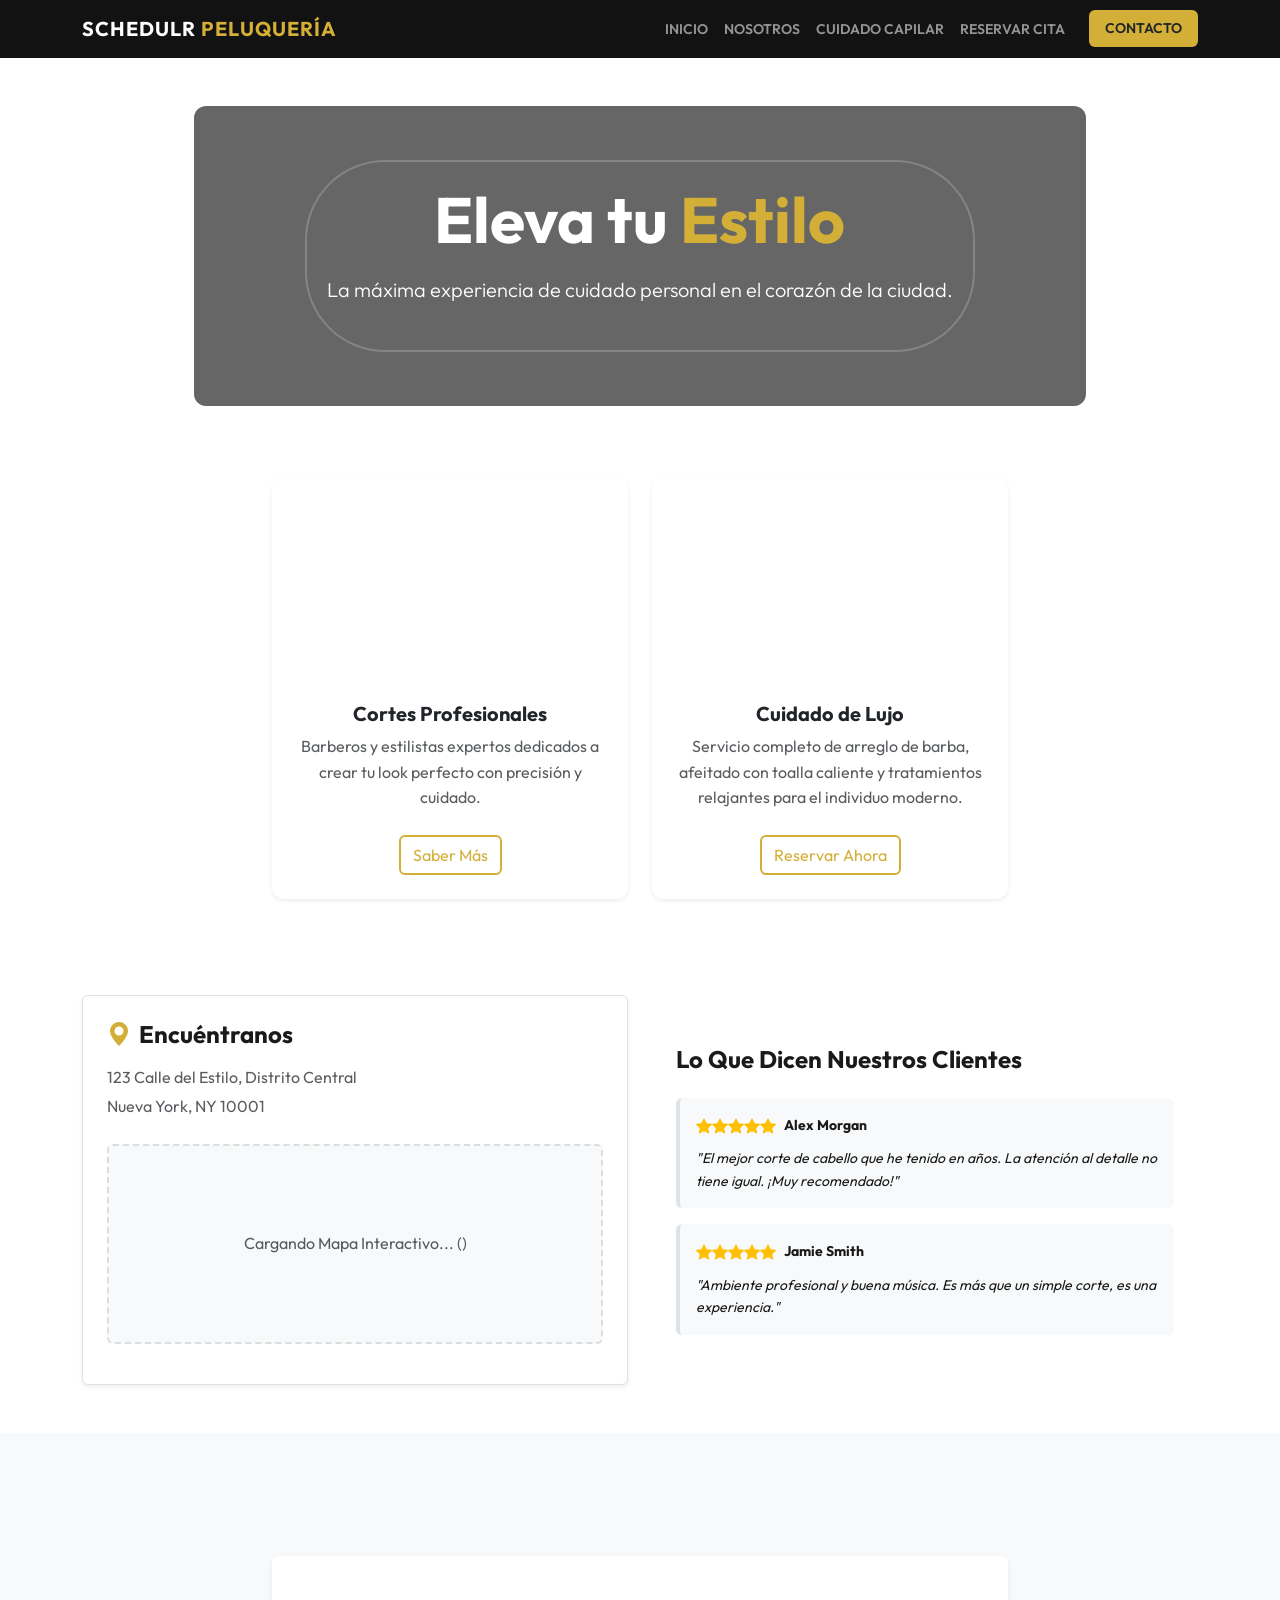
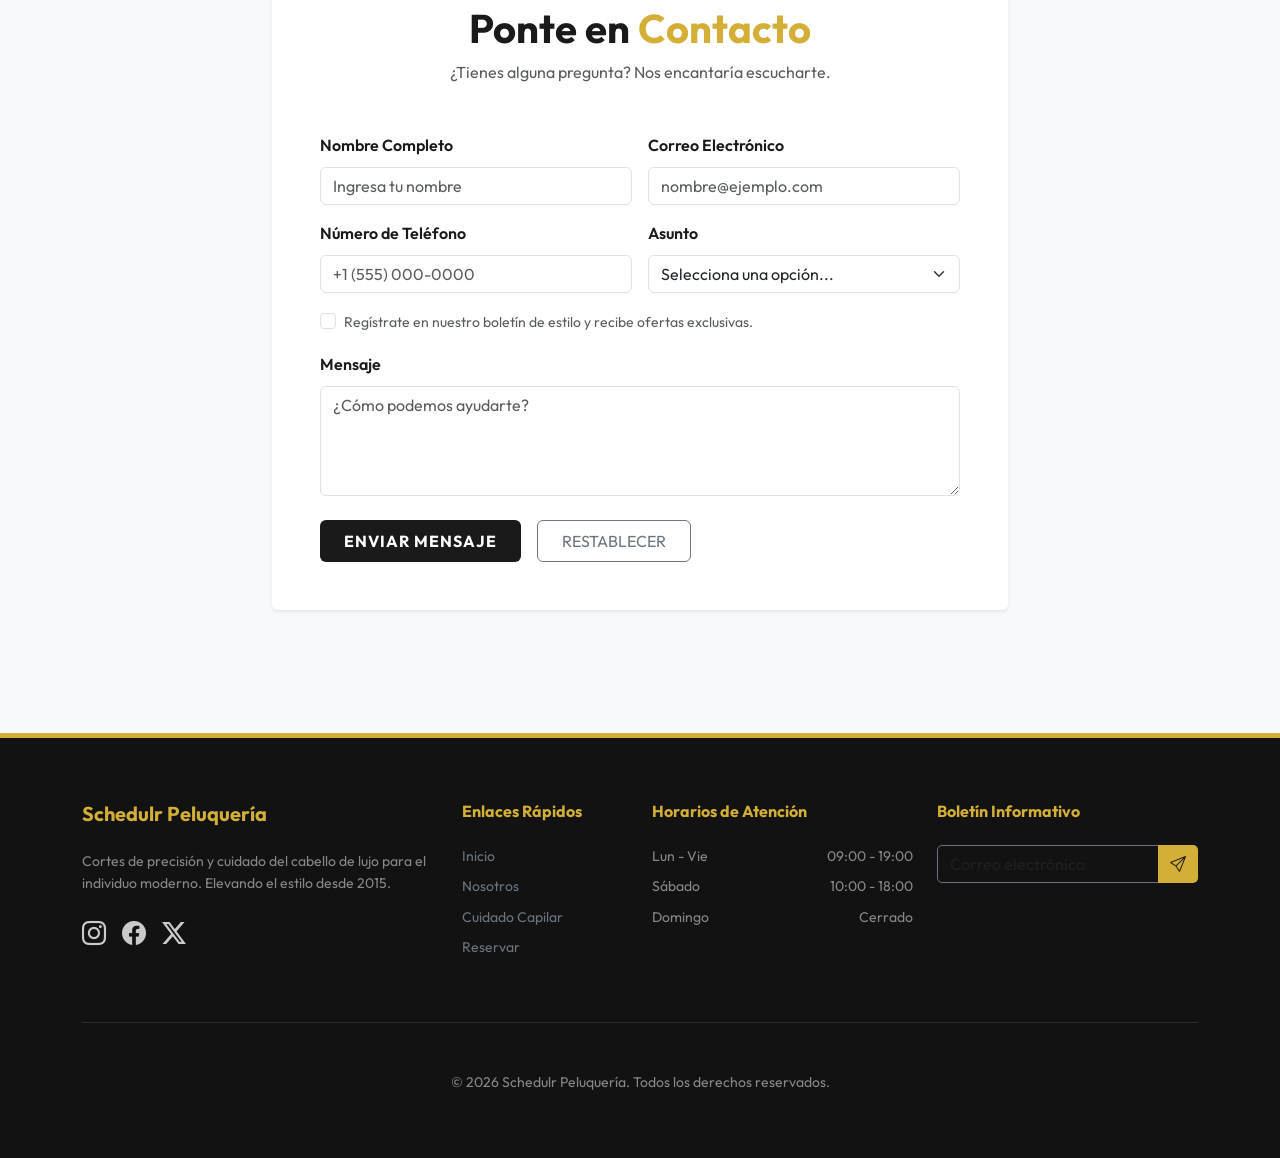
==== commit 0024b75a: "chore: translate site content to Spanish" ====
--- a/index.html
+++ b/index.html
@@ -1,10 +1,10 @@
 <!DOCTYPE html>
-<html lang="en">
+<html lang="es">
 <head>
     <meta charset="UTF-8">
     <meta name="viewport" content="width=device-width, initial-scale=1.0">
-    <meta name="description" content="Premium Hair Salon - Experience the art of grooming and style at Schedulr Hair Salon.">
-    <title>Schedulr Hair Salon | Premium Style & Grooming</title>
+    <meta name="description" content="Peluquería Premium - Experimenta el arte del cuidado personal y el estilo en Schedulr.">
+    <title>Schedulr Peluquería | Estilo y Cuidado Premium</title>
     
     <!-- Google Fonts: Outfit -->
     <link rel="preconnect" href="https://fonts.googleapis.com">
@@ -30,18 +30,18 @@
         <nav class="navbar navbar-expand-lg navbar-dark bg-dark">
             <div class="container">
                 <a class="navbar-brand text-uppercase fw-bold ls-1" href="index.html">
-                    Schedulr <span class="text-accent">Hair Salon</span>
+                    Schedulr <span class="text-accent">Peluquería</span>
                 </a>
                 <button class="navbar-toggler" type="button" data-bs-toggle="collapse" data-bs-target="#navbarNav" aria-controls="navbarNav" aria-expanded="false" aria-label="Toggle navigation">
                     <span class="navbar-toggler-icon"></span>
                 </button>
                 <div class="collapse navbar-collapse" id="navbarNav">
                     <ul class="navbar-nav ms-auto text-uppercase small fw-semibold">
-                        <li class="nav-item"><a class="nav-link" href="index.html">Home</a></li>
-                        <li class="nav-item"><a class="nav-link" href="about.html">About Us</a></li>
-                        <li class="nav-item"><a class="nav-link" href="info.html">Hair Care</a></li>
-                        <li class="nav-item"><a class="nav-link" href="booking.html">Book Appointment</a></li>
-                        <li class="nav-item"><a class="nav-link btn btn-accent text-dark ms-lg-3 px-3 mt-2 mt-lg-0" href="index.html#contact">Contact</a></li>
+                        <li class="nav-item"><a class="nav-link" href="index.html">Inicio</a></li>
+                        <li class="nav-item"><a class="nav-link" href="about.html">Nosotros</a></li>
+                        <li class="nav-item"><a class="nav-link" href="info.html">Cuidado Capilar</a></li>
+                        <li class="nav-item"><a class="nav-link" href="booking.html">Reservar Cita</a></li>
+                        <li class="nav-item"><a class="nav-link btn btn-accent text-dark ms-lg-3 px-3 mt-2 mt-lg-0" href="index.html#contact">Contacto</a></li>
                     </ul>
                 </div>
             </div>
@@ -55,8 +55,8 @@
                 <div class="hero-image-placeholder mx-auto mb-5">
                     <!-- here it goes an image (main image: 80% width and 1/3 of screen height) -->
                     <div class="placeholder-overlay">
-                        <h1 class="display-3 fw-bold mb-3">Elevate Your <span class="text-accent">Style</span></h1>
-                        <p class="lead mb-4">The ultimate grooming experience in the heart of the city.</p>
+                        <h1 class="display-3 fw-bold mb-3">Eleva tu <span class="text-accent">Estilo</span></h1>
+                        <p class="lead mb-4">La máxima experiencia de cuidado personal en el corazón de la ciudad.</p>
                     </div>
                 </div>
                 
@@ -66,9 +66,9 @@
                         <div class="card h-100 border-0 shadow-sm hover-up">
                             <!-- here it goes an image -->
                             <div class="card-body p-4">
-                                <h3 class="card-title h5 fw-bold">Professional Haircuts</h3>
-                                <p class="card-text text-muted">Expert barbers and stylists dedicated to crafting your perfect look with precision and care.</p>
-                                <a href="booking.html" class="btn btn-outline-accent mt-2">Learn More</a>
+                                <h3 class="card-title h5 fw-bold">Cortes Profesionales</h3>
+                                <p class="card-text text-muted">Barberos y estilistas expertos dedicados a crear tu look perfecto con precisión y cuidado.</p>
+                                <a href="booking.html" class="btn btn-outline-accent mt-2">Saber Más</a>
                             </div>
                         </div>
                     </div>
@@ -77,9 +77,9 @@
                         <div class="card h-100 border-0 shadow-sm hover-up">
                             <!-- here it goes an image -->
                             <div class="card-body p-4">
-                                <h3 class="card-title h5 fw-bold">Luxury Grooming</h3>
-                                <p class="card-text text-muted">Full-service beard grooming, hot towel shaves, and relaxing treatments for the modern individual.</p>
-                                <a href="booking.html" class="btn btn-outline-accent mt-2">Book Now</a>
+                                <h3 class="card-title h5 fw-bold">Cuidado de Lujo</h3>
+                                <p class="card-text text-muted">Servicio completo de arreglo de barba, afeitado con toalla caliente y tratamientos relajantes para el individuo moderno.</p>
+                                <a href="booking.html" class="btn btn-outline-accent mt-2">Reservar Ahora</a>
                             </div>
                         </div>
                     </div>
@@ -89,17 +89,17 @@
                 <div class="row mt-5 pt-5 align-items-center">
                     <div class="col-lg-6 mb-4 mb-lg-0">
                         <div class="location-box p-4 border rounded shadow-sm text-start bg-white">
-                            <h4 class="fw-bold mb-3"><i class="bi bi-geo-alt-fill text-accent me-2"></i>Find Us</h4>
-                            <p class="mb-1 text-muted">123 Grooming Lane, Style District</p>
-                            <p class="mb-4 text-muted">New York, NY 10001</p>
+                            <h4 class="fw-bold mb-3"><i class="bi bi-geo-alt-fill text-accent me-2"></i>Encuéntranos</h4>
+                            <p class="mb-1 text-muted">123 Calle del Estilo, Distrito Central</p>
+                            <p class="mb-4 text-muted">Nueva York, NY 10001</p>
                             <div class="fake-map mb-3 bg-light rounded d-flex align-items-center justify-content-center" style="height: 200px;">
-                                <span class="text-muted">Interactive Map Loading... (<!-- here it goes an image/map -->)</span>
+                                <span class="text-muted">Cargando Mapa Interactivo... (<!-- here it goes an image/map -->)</span>
                             </div>
                         </div>
                     </div>
                     <div class="col-lg-6">
                         <div class="reviews-box text-start px-lg-4">
-                            <h4 class="fw-bold mb-4">What Our Clients Say</h4>
+                            <h4 class="fw-bold mb-4">Lo Que Dicen Nuestros Clientes</h4>
                             <div class="review-card mb-3 p-3 border-start border-accent border-4 bg-light rounded">
                                 <div class="d-flex mb-2">
                                     <i class="bi bi-star-fill text-warning"></i>
@@ -109,7 +109,7 @@
                                     <i class="bi bi-star-fill text-warning"></i>
                                     <span class="ms-2 fw-bold small">Alex Morgan</span>
                                 </div>
-                                <p class="small mb-0 italic">"Best haircut I've had in years. The attention to detail is unmatched. Highly recommend!"</p>
+                                <p class="small mb-0 italic">"El mejor corte de cabello que he tenido en años. La atención al detalle no tiene igual. ¡Muy recomendado!"</p>
                             </div>
                             <div class="review-card p-3 border-start border-accent border-4 bg-light rounded">
                                 <div class="d-flex mb-2">
@@ -120,7 +120,7 @@
                                     <i class="bi bi-star-fill text-warning"></i>
                                     <span class="ms-2 fw-bold small">Jamie Smith</span>
                                 </div>
-                                <p class="small mb-0 italic">"Professional atmosphere and great music. It's more than just a haircut, it's an experience."</p>
+                                <p class="small mb-0 italic">"Ambiente profesional y buena música. Es más que un simple corte, es una experiencia."</p>
                             </div>
                         </div>
                     </div>
@@ -135,34 +135,34 @@
                     <div class="col-lg-8">
                         <div class="contact-form-container bg-white p-5 rounded shadow-sm">
                             <div class="text-center mb-5">
-                                <h2 class="fw-bold display-6">Get in <span class="text-accent">Touch</span></h2>
-                                <p class="text-muted">Have a question? We'd love to hear from you.</p>
+                                <h2 class="fw-bold display-6">Ponte en <span class="text-accent">Contacto</span></h2>
+                                <p class="text-muted">¿Tienes alguna pregunta? Nos encantaría escucharte.</p>
                             </div>
                             <form id="contactForm" class="row g-3">
                                 <!-- Input 1: Name -->
                                 <div class="col-md-6">
-                                    <label for="inputName" class="form-label fw-semibold">Full Name</label>
-                                    <input type="text" class="form-control" id="inputName" placeholder="Enter your name" required>
+                                    <label for="inputName" class="form-label fw-semibold">Nombre Completo</label>
+                                    <input type="text" class="form-control" id="inputName" placeholder="Ingresa tu nombre" required>
                                 </div>
                                 <!-- Input 2: Email -->
                                 <div class="col-md-6">
-                                    <label for="inputEmail" class="form-label fw-semibold">Email Address</label>
-                                    <input type="email" class="form-control" id="inputEmail" placeholder="name@example.com" required>
+                                    <label for="inputEmail" class="form-label fw-semibold">Correo Electrónico</label>
+                                    <input type="email" class="form-control" id="inputEmail" placeholder="nombre@ejemplo.com" required>
                                 </div>
                                 <!-- Input 3: Phone -->
                                 <div class="col-md-6">
-                                    <label for="inputPhone" class="form-label fw-semibold">Phone Number</label>
+                                    <label for="inputPhone" class="form-label fw-semibold">Número de Teléfono</label>
                                     <input type="tel" class="form-control" id="inputPhone" placeholder="+1 (555) 000-0000" required>
                                 </div>
                                 <!-- Input 4: Selector (Subject) -->
                                 <div class="col-md-6">
-                                    <label for="inputSelector" class="form-label fw-semibold">Subject</label>
+                                    <label for="inputSelector" class="form-label fw-semibold">Asunto</label>
                                     <select id="inputSelector" class="form-select" required>
-                                        <option value="" selected disabled>Select an option</option>
-                                        <option value="info">General Information</option>
-                                        <option value="wedding">Wedding Packages</option>
-                                        <option value="careers">Careers</option>
-                                        <option value="other">Other</option>
+                                        <option value="" selected disabled>Selecciona una opción...</option>
+                                        <option value="info">Información General</option>
+                                        <option value="wedding">Paquetes para Bodas</option>
+                                        <option value="careers">Oportunidades de Empleo</option>
+                                        <option value="other">Otro</option>
                                     </select>
                                 </div>
                                 <!-- Input 5: Radio/Checkbox (Newsletter) -->
@@ -170,19 +170,19 @@
                                     <div class="form-check">
                                         <input class="form-check-input" type="checkbox" id="newsletterCheck">
                                         <label class="form-check-label text-muted small" for="newsletterCheck">
-                                            Sign up for our style newsletter and exclusive offers.
+                                            Regístrate en nuestro boletín de estilo y recibe ofertas exclusivas.
                                         </label>
                                     </div>
                                 </div>
                                 <!-- Input 6: Comment (Textarea) -->
                                 <div class="col-12">
-                                    <label for="inputComment" class="form-label fw-semibold">Message</label>
-                                    <textarea class="form-control" id="inputComment" rows="4" placeholder="How can we help you?" required></textarea>
+                                    <label for="inputComment" class="form-label fw-semibold">Mensaje</label>
+                                    <textarea class="form-control" id="inputComment" rows="4" placeholder="¿Cómo podemos ayudarte?" required></textarea>
                                 </div>
                                 <!-- Buttons: Submit and Reset -->
                                 <div class="col-12 d-flex gap-3 mt-4">
-                                    <button type="submit" class="btn btn-dark px-4 py-2 fw-bold">SEND MESSAGE</button>
-                                    <button type="reset" class="btn btn-outline-secondary px-4 py-2">RESET</button>
+                                    <button type="submit" class="btn btn-dark px-4 py-2 fw-bold">ENVIAR MENSAJE</button>
+                                    <button type="reset" class="btn btn-outline-secondary px-4 py-2">RESTABLECER</button>
                                 </div>
                             </form>
                         </div>
@@ -197,8 +197,8 @@
         <div class="container py-3">
             <div class="row g-4">
                 <div class="col-lg-4">
-                    <h5 class="fw-bold mb-4 text-accent">Schedulr Hair Salon</h5>
-                    <p class="small text-secondary mb-4">Precision grooming and luxury hair care for the modern individual. Elevating style since 2015.</p>
+                    <h5 class="fw-bold mb-4 text-accent">Schedulr Peluquería</h5>
+                    <p class="small text-secondary mb-4">Cortes de precisión y cuidado del cabello de lujo para el individuo moderno. Elevando el estilo desde 2015.</p>
                     <div class="social-icons d-flex gap-3 h4">
                         <a href="#" class="text-light"><i class="bi bi-instagram"></i></a>
                         <a href="#" class="text-light"><i class="bi bi-facebook"></i></a>
@@ -206,33 +206,33 @@
                     </div>
                 </div>
                 <div class="col-md-4 col-lg-2 ms-lg-auto">
-                    <h6 class="fw-bold mb-4">Quick Links</h6>
+                    <h6 class="fw-bold mb-4">Enlaces Rápidos</h6>
                     <ul class="list-unstyled small">
-                        <li class="mb-2"><a href="index.html" class="text-secondary text-decoration-none hover-accent">Home</a></li>
-                        <li class="mb-2"><a href="about.html" class="text-secondary text-decoration-none hover-accent">About Us</a></li>
-                        <li class="mb-2"><a href="info.html" class="text-secondary text-decoration-none hover-accent">Hair Care</a></li>
-                        <li class="mb-2"><a href="booking.html" class="text-secondary text-decoration-none hover-accent">Booking</a></li>
+                        <li class="mb-2"><a href="index.html" class="text-secondary text-decoration-none hover-accent">Inicio</a></li>
+                        <li class="mb-2"><a href="about.html" class="text-secondary text-decoration-none hover-accent">Nosotros</a></li>
+                        <li class="mb-2"><a href="info.html" class="text-secondary text-decoration-none hover-accent">Cuidado Capilar</a></li>
+                        <li class="mb-2"><a href="booking.html" class="text-secondary text-decoration-none hover-accent">Reservar</a></li>
                     </ul>
                 </div>
                 <div class="col-md-4 col-lg-3">
-                    <h6 class="fw-bold mb-4">Opening Hours</h6>
+                    <h6 class="fw-bold mb-4">Horarios de Atención</h6>
                     <ul class="list-unstyled small text-secondary">
-                        <li class="mb-2 d-flex justify-content-between"><span>Mon - Fri</span> <span>09:00 - 19:00</span></li>
-                        <li class="mb-2 d-flex justify-content-between"><span>Saturday</span> <span>10:00 - 18:00</span></li>
-                        <li class="mb-2 d-flex justify-content-between"><span>Sunday</span> <span>Closed</span></li>
+                        <li class="mb-2 d-flex justify-content-between"><span>Lun - Vie</span> <span>09:00 - 19:00</span></li>
+                        <li class="mb-2 d-flex justify-content-between"><span>Sábado</span> <span>10:00 - 18:00</span></li>
+                        <li class="mb-2 d-flex justify-content-between"><span>Domingo</span> <span>Cerrado</span></li>
                     </ul>
                 </div>
                 <div class="col-md-4 col-lg-3">
-                    <h6 class="fw-bold mb-4">Newsletter</h6>
+                    <h6 class="fw-bold mb-4">Boletín Informativo</h6>
                     <div class="input-group mb-3">
-                        <input type="email" class="form-control bg-dark border-secondary text-light small" placeholder="Email address">
+                        <input type="email" class="form-control bg-dark border-secondary text-light small" placeholder="Correo electrónico">
                         <button class="btn btn-accent" type="button"><i class="bi bi-send"></i></button>
                     </div>
                 </div>
             </div>
             <hr class="my-5 border-secondary">
             <div class="text-center">
-                <p class="small text-secondary mb-0">&copy; 2026 Schedulr Hair Salon. All rights reserved.</p>
+                <p class="small text-secondary mb-0">&copy; 2026 Schedulr Peluquería. Todos los derechos reservados.</p>
             </div>
         </div>
     </footer>
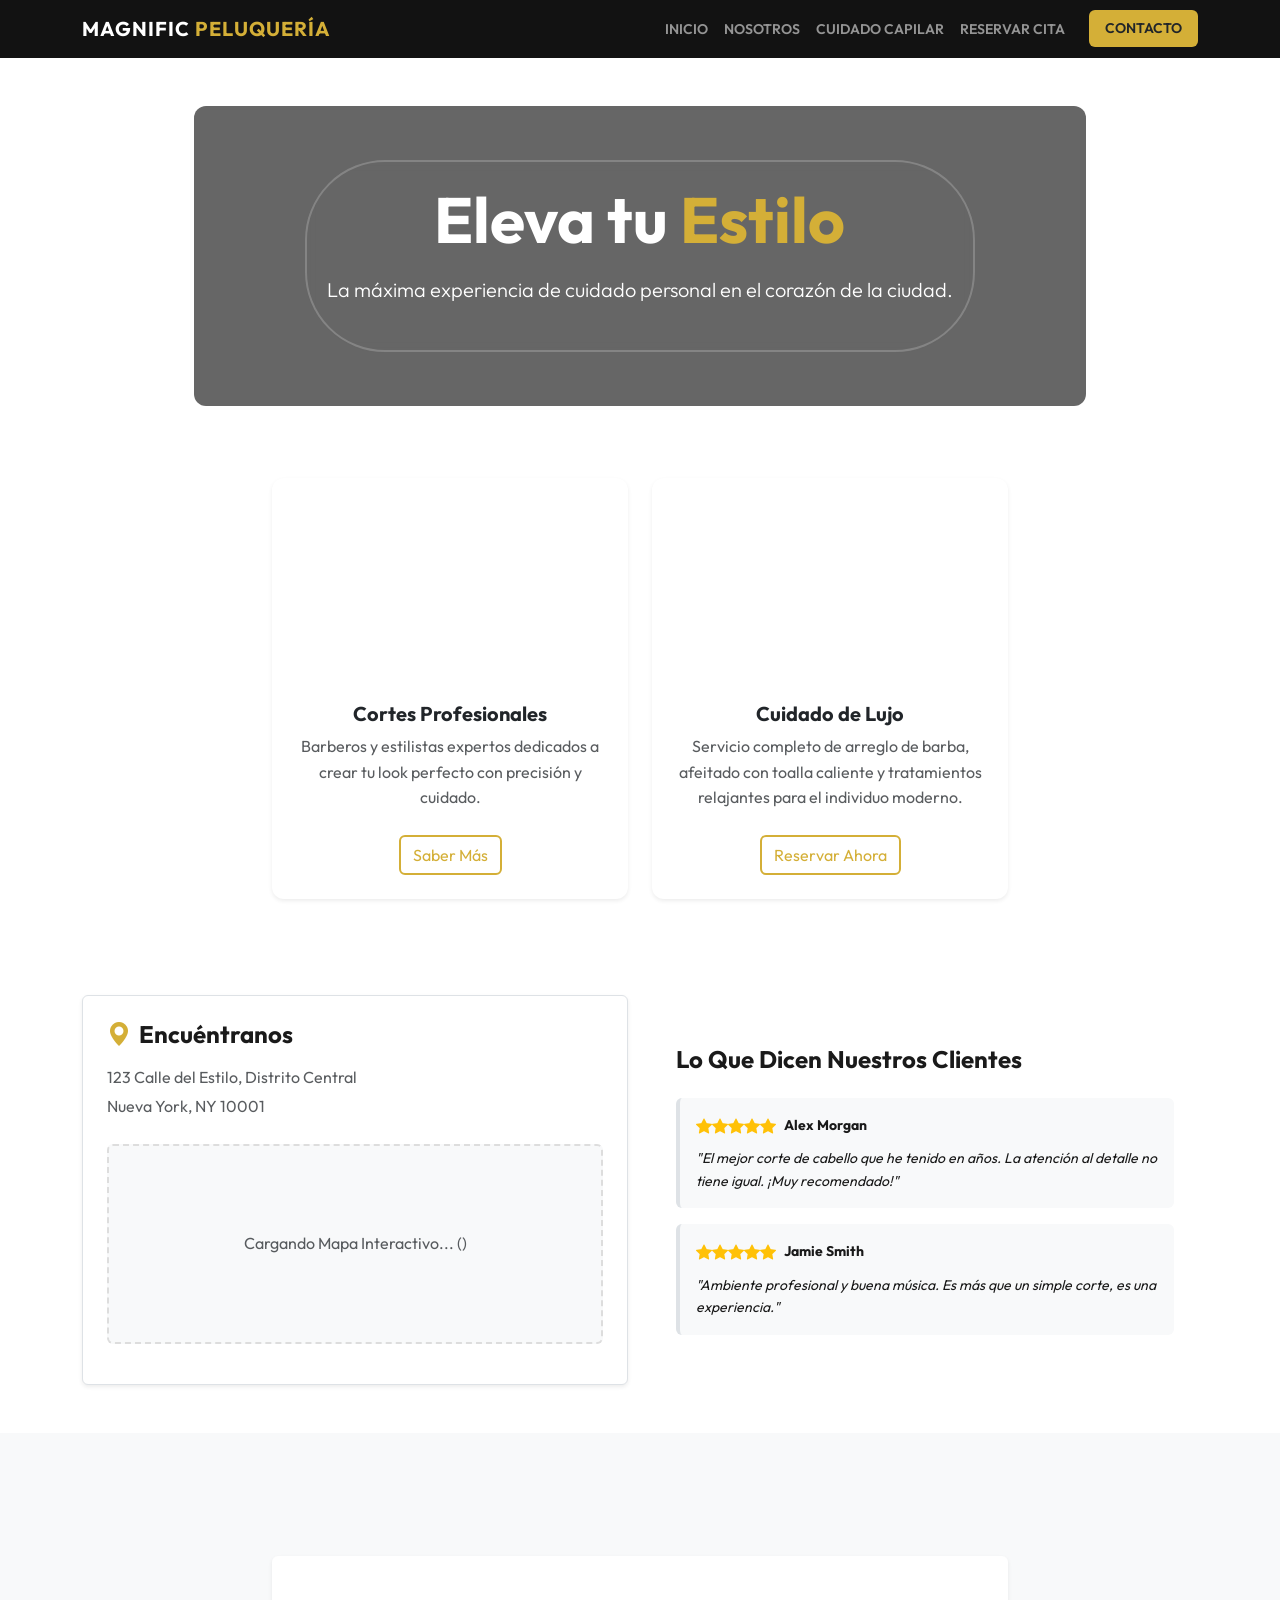
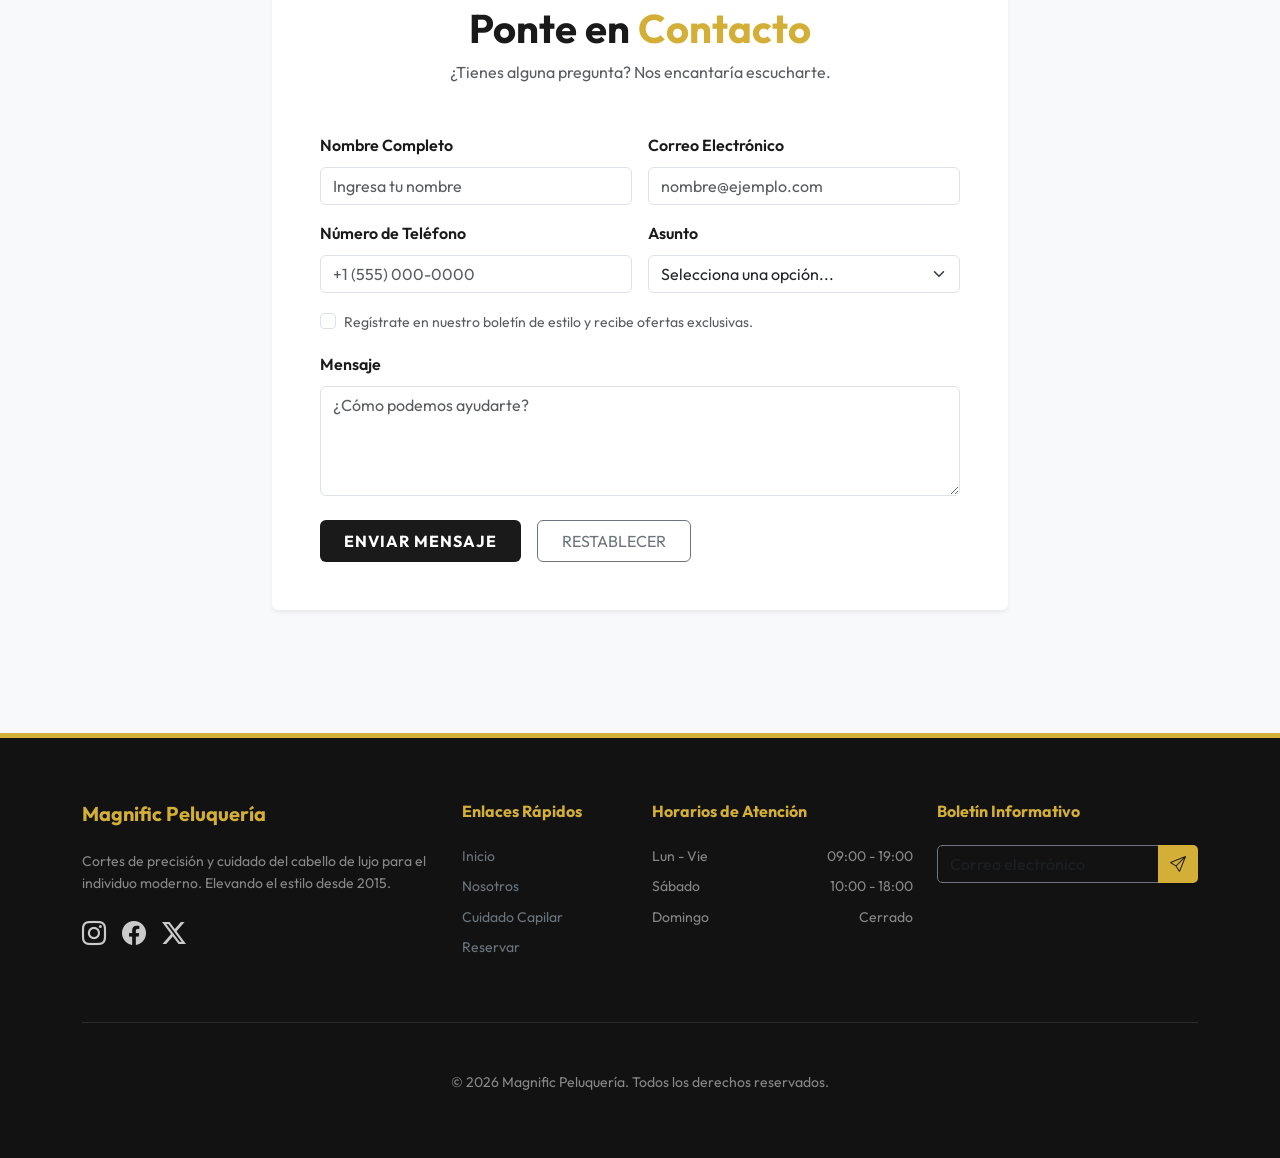
==== commit 1a6122e6: "first commit" ====
--- a/index.html
+++ b/index.html
@@ -1,28 +1,31 @@
 <!DOCTYPE html>
 <html lang="es">
+
 <head>
     <meta charset="UTF-8">
     <meta name="viewport" content="width=device-width, initial-scale=1.0">
-    <meta name="description" content="Peluquería Premium - Experimenta el arte del cuidado personal y el estilo en Schedulr.">
-    <title>Schedulr Peluquería | Estilo y Cuidado Premium</title>
-    
+    <meta name="description"
+        content="Peluquería Premium - Experimenta el arte del cuidado personal y el estilo en Magnific.">
+    <title>Magnific Peluquería | Estilo y Cuidado Premium</title>
+
     <!-- Google Fonts: Outfit -->
     <link rel="preconnect" href="https://fonts.googleapis.com">
     <link rel="preconnect" href="https://fonts.gstatic.com" crossorigin>
     <link href="https://fonts.googleapis.com/css2?family=Outfit:wght@300;400;600;700&display=swap" rel="stylesheet">
-    
+
     <!-- Bootstrap CSS -->
     <link href="https://cdn.jsdelivr.net/npm/bootstrap@5.3.0/dist/css/bootstrap.min.css" rel="stylesheet">
-    
+
     <!-- Bootstrap Icons -->
     <link rel="stylesheet" href="https://cdn.jsdelivr.net/npm/bootstrap-icons@1.11.1/font/bootstrap-icons.css">
-    
+
     <!-- Modular CSS Files -->
     <link rel="stylesheet" href="css/style.css">
     <link rel="stylesheet" href="css/home.css">
     <link rel="stylesheet" href="css/contact.css">
     <link rel="stylesheet" href="css/footer.css">
 </head>
+
 <body>
 
     <!-- Header & Navbar -->
@@ -30,9 +33,10 @@
         <nav class="navbar navbar-expand-lg navbar-dark bg-dark">
             <div class="container">
                 <a class="navbar-brand text-uppercase fw-bold ls-1" href="index.html">
-                    Schedulr <span class="text-accent">Peluquería</span>
+                    Magnific <span class="text-accent">Peluquería</span>
                 </a>
-                <button class="navbar-toggler" type="button" data-bs-toggle="collapse" data-bs-target="#navbarNav" aria-controls="navbarNav" aria-expanded="false" aria-label="Toggle navigation">
+                <button class="navbar-toggler" type="button" data-bs-toggle="collapse" data-bs-target="#navbarNav"
+                    aria-controls="navbarNav" aria-expanded="false" aria-label="Toggle navigation">
                     <span class="navbar-toggler-icon"></span>
                 </button>
                 <div class="collapse navbar-collapse" id="navbarNav">
@@ -41,7 +45,8 @@
                         <li class="nav-item"><a class="nav-link" href="about.html">Nosotros</a></li>
                         <li class="nav-item"><a class="nav-link" href="info.html">Cuidado Capilar</a></li>
                         <li class="nav-item"><a class="nav-link" href="booking.html">Reservar Cita</a></li>
-                        <li class="nav-item"><a class="nav-link btn btn-accent text-dark ms-lg-3 px-3 mt-2 mt-lg-0" href="index.html#contact">Contacto</a></li>
+                        <li class="nav-item"><a class="nav-link btn btn-accent text-dark ms-lg-3 px-3 mt-2 mt-lg-0"
+                                href="index.html#contact">Contacto</a></li>
                     </ul>
                 </div>
             </div>
@@ -59,7 +64,7 @@
                         <p class="lead mb-4">La máxima experiencia de cuidado personal en el corazón de la ciudad.</p>
                     </div>
                 </div>
-                
+
                 <div class="row g-4 justify-content-center mt-5">
                     <!-- Card 1 -->
                     <div class="col-md-5 col-lg-4">
@@ -67,7 +72,8 @@
                             <!-- here it goes an image -->
                             <div class="card-body p-4">
                                 <h3 class="card-title h5 fw-bold">Cortes Profesionales</h3>
-                                <p class="card-text text-muted">Barberos y estilistas expertos dedicados a crear tu look perfecto con precisión y cuidado.</p>
+                                <p class="card-text text-muted">Barberos y estilistas expertos dedicados a crear tu look
+                                    perfecto con precisión y cuidado.</p>
                                 <a href="booking.html" class="btn btn-outline-accent mt-2">Saber Más</a>
                             </div>
                         </div>
@@ -78,7 +84,8 @@
                             <!-- here it goes an image -->
                             <div class="card-body p-4">
                                 <h3 class="card-title h5 fw-bold">Cuidado de Lujo</h3>
-                                <p class="card-text text-muted">Servicio completo de arreglo de barba, afeitado con toalla caliente y tratamientos relajantes para el individuo moderno.</p>
+                                <p class="card-text text-muted">Servicio completo de arreglo de barba, afeitado con
+                                    toalla caliente y tratamientos relajantes para el individuo moderno.</p>
                                 <a href="booking.html" class="btn btn-outline-accent mt-2">Reservar Ahora</a>
                             </div>
                         </div>
@@ -89,11 +96,14 @@
                 <div class="row mt-5 pt-5 align-items-center">
                     <div class="col-lg-6 mb-4 mb-lg-0">
                         <div class="location-box p-4 border rounded shadow-sm text-start bg-white">
-                            <h4 class="fw-bold mb-3"><i class="bi bi-geo-alt-fill text-accent me-2"></i>Encuéntranos</h4>
+                            <h4 class="fw-bold mb-3"><i class="bi bi-geo-alt-fill text-accent me-2"></i>Encuéntranos
+                            </h4>
                             <p class="mb-1 text-muted">123 Calle del Estilo, Distrito Central</p>
                             <p class="mb-4 text-muted">Nueva York, NY 10001</p>
-                            <div class="fake-map mb-3 bg-light rounded d-flex align-items-center justify-content-center" style="height: 200px;">
-                                <span class="text-muted">Cargando Mapa Interactivo... (<!-- here it goes an image/map -->)</span>
+                            <div class="fake-map mb-3 bg-light rounded d-flex align-items-center justify-content-center"
+                                style="height: 200px;">
+                                <span class="text-muted">Cargando Mapa Interactivo...
+                                    (<!-- here it goes an image/map -->)</span>
                             </div>
                         </div>
                     </div>
@@ -109,7 +119,8 @@
                                     <i class="bi bi-star-fill text-warning"></i>
                                     <span class="ms-2 fw-bold small">Alex Morgan</span>
                                 </div>
-                                <p class="small mb-0 italic">"El mejor corte de cabello que he tenido en años. La atención al detalle no tiene igual. ¡Muy recomendado!"</p>
+                                <p class="small mb-0 italic">"El mejor corte de cabello que he tenido en años. La
+                                    atención al detalle no tiene igual. ¡Muy recomendado!"</p>
                             </div>
                             <div class="review-card p-3 border-start border-accent border-4 bg-light rounded">
                                 <div class="d-flex mb-2">
@@ -120,7 +131,8 @@
                                     <i class="bi bi-star-fill text-warning"></i>
                                     <span class="ms-2 fw-bold small">Jamie Smith</span>
                                 </div>
-                                <p class="small mb-0 italic">"Ambiente profesional y buena música. Es más que un simple corte, es una experiencia."</p>
+                                <p class="small mb-0 italic">"Ambiente profesional y buena música. Es más que un simple
+                                    corte, es una experiencia."</p>
                             </div>
                         </div>
                     </div>
@@ -142,17 +154,20 @@
                                 <!-- Input 1: Name -->
                                 <div class="col-md-6">
                                     <label for="inputName" class="form-label fw-semibold">Nombre Completo</label>
-                                    <input type="text" class="form-control" id="inputName" placeholder="Ingresa tu nombre" required>
+                                    <input type="text" class="form-control" id="inputName"
+                                        placeholder="Ingresa tu nombre" required>
                                 </div>
                                 <!-- Input 2: Email -->
                                 <div class="col-md-6">
                                     <label for="inputEmail" class="form-label fw-semibold">Correo Electrónico</label>
-                                    <input type="email" class="form-control" id="inputEmail" placeholder="nombre@ejemplo.com" required>
+                                    <input type="email" class="form-control" id="inputEmail"
+                                        placeholder="nombre@ejemplo.com" required>
                                 </div>
                                 <!-- Input 3: Phone -->
                                 <div class="col-md-6">
                                     <label for="inputPhone" class="form-label fw-semibold">Número de Teléfono</label>
-                                    <input type="tel" class="form-control" id="inputPhone" placeholder="+1 (555) 000-0000" required>
+                                    <input type="tel" class="form-control" id="inputPhone"
+                                        placeholder="+1 (555) 000-0000" required>
                                 </div>
                                 <!-- Input 4: Selector (Subject) -->
                                 <div class="col-md-6">
@@ -177,12 +192,14 @@
                                 <!-- Input 6: Comment (Textarea) -->
                                 <div class="col-12">
                                     <label for="inputComment" class="form-label fw-semibold">Mensaje</label>
-                                    <textarea class="form-control" id="inputComment" rows="4" placeholder="¿Cómo podemos ayudarte?" required></textarea>
+                                    <textarea class="form-control" id="inputComment" rows="4"
+                                        placeholder="¿Cómo podemos ayudarte?" required></textarea>
                                 </div>
                                 <!-- Buttons: Submit and Reset -->
                                 <div class="col-12 d-flex gap-3 mt-4">
                                     <button type="submit" class="btn btn-dark px-4 py-2 fw-bold">ENVIAR MENSAJE</button>
-                                    <button type="reset" class="btn btn-outline-secondary px-4 py-2">RESTABLECER</button>
+                                    <button type="reset"
+                                        class="btn btn-outline-secondary px-4 py-2">RESTABLECER</button>
                                 </div>
                             </form>
                         </div>
@@ -197,8 +214,9 @@
         <div class="container py-3">
             <div class="row g-4">
                 <div class="col-lg-4">
-                    <h5 class="fw-bold mb-4 text-accent">Schedulr Peluquería</h5>
-                    <p class="small text-secondary mb-4">Cortes de precisión y cuidado del cabello de lujo para el individuo moderno. Elevando el estilo desde 2015.</p>
+                    <h5 class="fw-bold mb-4 text-accent">Magnific Peluquería</h5>
+                    <p class="small text-secondary mb-4">Cortes de precisión y cuidado del cabello de lujo para el
+                        individuo moderno. Elevando el estilo desde 2015.</p>
                     <div class="social-icons d-flex gap-3 h4">
                         <a href="#" class="text-light"><i class="bi bi-instagram"></i></a>
                         <a href="#" class="text-light"><i class="bi bi-facebook"></i></a>
@@ -208,31 +226,38 @@
                 <div class="col-md-4 col-lg-2 ms-lg-auto">
                     <h6 class="fw-bold mb-4">Enlaces Rápidos</h6>
                     <ul class="list-unstyled small">
-                        <li class="mb-2"><a href="index.html" class="text-secondary text-decoration-none hover-accent">Inicio</a></li>
-                        <li class="mb-2"><a href="about.html" class="text-secondary text-decoration-none hover-accent">Nosotros</a></li>
-                        <li class="mb-2"><a href="info.html" class="text-secondary text-decoration-none hover-accent">Cuidado Capilar</a></li>
-                        <li class="mb-2"><a href="booking.html" class="text-secondary text-decoration-none hover-accent">Reservar</a></li>
+                        <li class="mb-2"><a href="index.html"
+                                class="text-secondary text-decoration-none hover-accent">Inicio</a></li>
+                        <li class="mb-2"><a href="about.html"
+                                class="text-secondary text-decoration-none hover-accent">Nosotros</a></li>
+                        <li class="mb-2"><a href="info.html"
+                                class="text-secondary text-decoration-none hover-accent">Cuidado Capilar</a></li>
+                        <li class="mb-2"><a href="booking.html"
+                                class="text-secondary text-decoration-none hover-accent">Reservar</a></li>
                     </ul>
                 </div>
                 <div class="col-md-4 col-lg-3">
                     <h6 class="fw-bold mb-4">Horarios de Atención</h6>
                     <ul class="list-unstyled small text-secondary">
-                        <li class="mb-2 d-flex justify-content-between"><span>Lun - Vie</span> <span>09:00 - 19:00</span></li>
-                        <li class="mb-2 d-flex justify-content-between"><span>Sábado</span> <span>10:00 - 18:00</span></li>
+                        <li class="mb-2 d-flex justify-content-between"><span>Lun - Vie</span> <span>09:00 -
+                                19:00</span></li>
+                        <li class="mb-2 d-flex justify-content-between"><span>Sábado</span> <span>10:00 - 18:00</span>
+                        </li>
                         <li class="mb-2 d-flex justify-content-between"><span>Domingo</span> <span>Cerrado</span></li>
                     </ul>
                 </div>
                 <div class="col-md-4 col-lg-3">
                     <h6 class="fw-bold mb-4">Boletín Informativo</h6>
                     <div class="input-group mb-3">
-                        <input type="email" class="form-control bg-dark border-secondary text-light small" placeholder="Correo electrónico">
+                        <input type="email" class="form-control bg-dark border-secondary text-light small"
+                            placeholder="Correo electrónico">
                         <button class="btn btn-accent" type="button"><i class="bi bi-send"></i></button>
                     </div>
                 </div>
             </div>
             <hr class="my-5 border-secondary">
             <div class="text-center">
-                <p class="small text-secondary mb-0">&copy; 2026 Schedulr Peluquería. Todos los derechos reservados.</p>
+                <p class="small text-secondary mb-0">&copy; 2026 Magnific Peluquería. Todos los derechos reservados.</p>
             </div>
         </div>
     </footer>
@@ -241,4 +266,5 @@
     <script src="https://cdn.jsdelivr.net/npm/bootstrap@5.3.0/dist/js/bootstrap.bundle.min.js"></script>
     <script src="js/script.js"></script>
 </body>
-</html>
+
+</html>
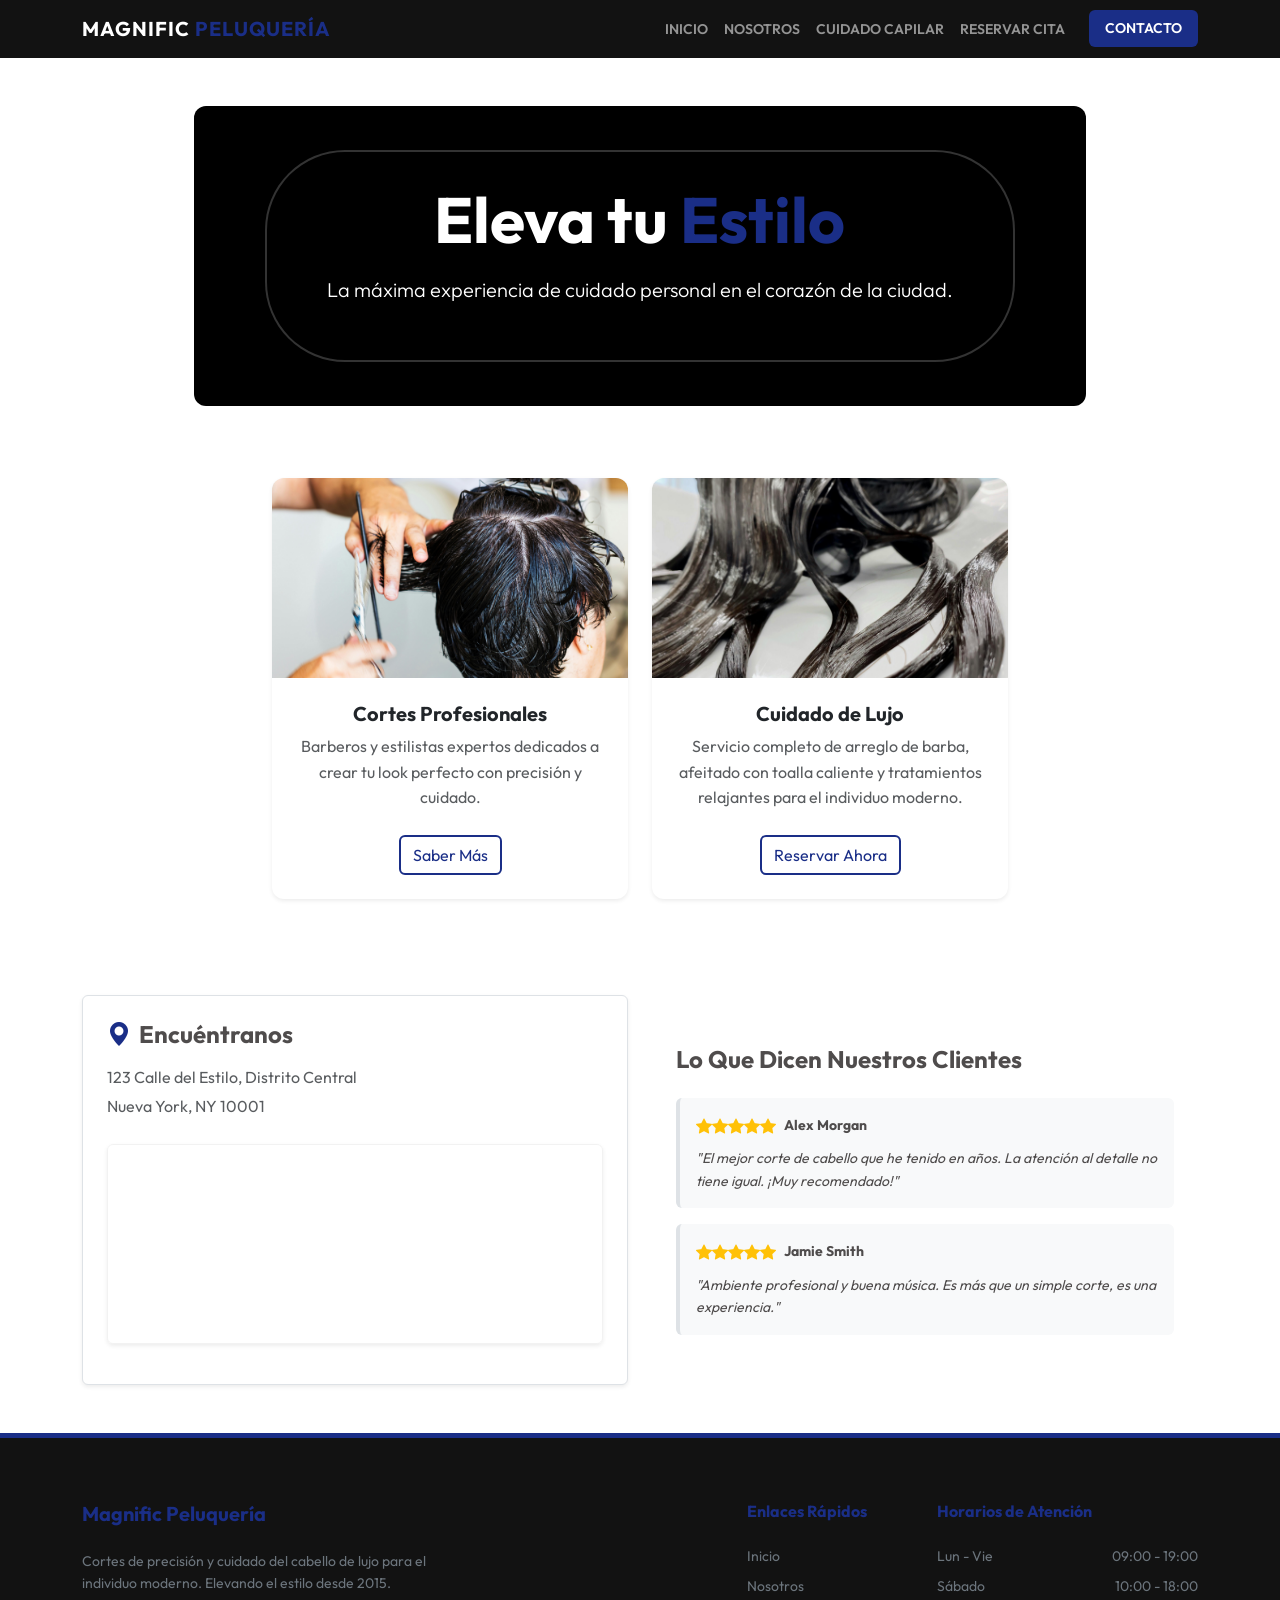
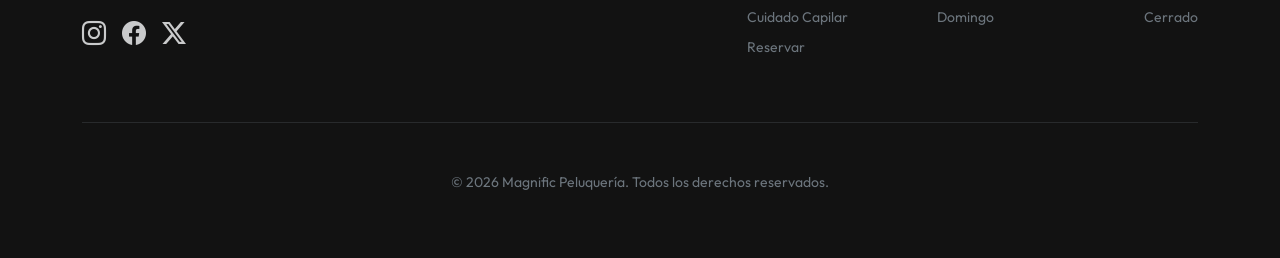
==== commit 6f9fe38f: "Refactor: Update branding colors, refine gallery hover effects, and fix footer cleanup (excluding la" ====
--- a/index.html
+++ b/index.html
@@ -22,7 +22,7 @@
     <!-- Modular CSS Files -->
     <link rel="stylesheet" href="css/style.css">
     <link rel="stylesheet" href="css/home.css">
-    <link rel="stylesheet" href="css/contact.css">
+
     <link rel="stylesheet" href="css/footer.css">
 </head>
 
@@ -45,8 +45,8 @@
                         <li class="nav-item"><a class="nav-link" href="about.html">Nosotros</a></li>
                         <li class="nav-item"><a class="nav-link" href="info.html">Cuidado Capilar</a></li>
                         <li class="nav-item"><a class="nav-link" href="booking.html">Reservar Cita</a></li>
-                        <li class="nav-item"><a class="nav-link btn btn-accent text-dark ms-lg-3 px-3 mt-2 mt-lg-0"
-                                href="index.html#contact">Contacto</a></li>
+                        <li class="nav-item"><a class="nav-link btn btn-accent ms-lg-3 px-3 mt-2 mt-lg-0"
+                                href="contact.html">Contacto</a></li>
                     </ul>
                 </div>
             </div>
@@ -58,7 +58,10 @@
         <section id="home" class="min-vh-100 d-flex flex-column align-items-center justify-content-center py-5">
             <div class="container text-center">
                 <div class="hero-image-placeholder mx-auto mb-5">
-                    <!-- here it goes an image (main image: 80% width and 1/3 of screen height) -->
+                    <video autoplay muted loop playsinline class="hero-video">
+                        <source src="img/bucket/home/home_hairsalon_video.mp4" type="video/mp4">
+                        Tu navegador no soporta el elemento de video.
+                    </video>
                     <div class="placeholder-overlay">
                         <h1 class="display-3 fw-bold mb-3">Eleva tu <span class="text-accent">Estilo</span></h1>
                         <p class="lead mb-4">La máxima experiencia de cuidado personal en el corazón de la ciudad.</p>
@@ -69,7 +72,9 @@
                     <!-- Card 1 -->
                     <div class="col-md-5 col-lg-4">
                         <div class="card h-100 border-0 shadow-sm hover-up">
-                            <!-- here it goes an image -->
+                            <img src="img/bucket/home/home_professional_cut.jpg" class="card-img-top"
+                                alt="Cortes Profesionales"
+                                style="height: 200px; object-fit: cover; border-top-left-radius: 12px; border-top-right-radius: 12px;">
                             <div class="card-body p-4">
                                 <h3 class="card-title h5 fw-bold">Cortes Profesionales</h3>
                                 <p class="card-text text-muted">Barberos y estilistas expertos dedicados a crear tu look
@@ -81,7 +86,9 @@
                     <!-- Card 2 -->
                     <div class="col-md-5 col-lg-4">
                         <div class="card h-100 border-0 shadow-sm hover-up">
-                            <!-- here it goes an image -->
+                            <img src="img/bucket/home/home_professional_treatment.jpg" class="card-img-top"
+                                alt="Cuidado de Lujo"
+                                style="height: 200px; object-fit: cover; border-top-left-radius: 12px; border-top-right-radius: 12px;">
                             <div class="card-body p-4">
                                 <h3 class="card-title h5 fw-bold">Cuidado de Lujo</h3>
                                 <p class="card-text text-muted">Servicio completo de arreglo de barba, afeitado con
@@ -100,10 +107,12 @@
                             </h4>
                             <p class="mb-1 text-muted">123 Calle del Estilo, Distrito Central</p>
                             <p class="mb-4 text-muted">Nueva York, NY 10001</p>
-                            <div class="fake-map mb-3 bg-light rounded d-flex align-items-center justify-content-center"
-                                style="height: 200px;">
-                                <span class="text-muted">Cargando Mapa Interactivo...
-                                    (<!-- here it goes an image/map -->)</span>
+                            <div class="map-wrapper mb-3 rounded shadow-sm overflow-hidden" style="height: 200px;">
+                                <iframe
+                                    src="https://www.google.com/maps/embed?pb=!1m18!1m12!1m3!1d3022.6173000000003!2d-73.985428!3d40.748441!2m3!1f0!2f0!3f0!3m2!1i1024!2i768!4f13.1!3m3!1m2!1s0x89c259a9b3117469%3A0xd134e199a405a163!2sEmpire%20State%20Building!5e0!3m2!1sen!2sus!4v1713200000000!5m2!1sen!2sus"
+                                    width="100%" height="100%" style="border:0;" allowfullscreen="" loading="lazy"
+                                    referrerpolicy="no-referrer-when-downgrade">
+                                </iframe>
                             </div>
                         </div>
                     </div>
@@ -140,73 +149,6 @@
             </div>
         </section>
 
-        <!-- Contact Section -->
-        <section id="contact" class="min-vh-100 py-5 bg-light d-flex align-items-center">
-            <div class="container py-5">
-                <div class="row justify-content-center">
-                    <div class="col-lg-8">
-                        <div class="contact-form-container bg-white p-5 rounded shadow-sm">
-                            <div class="text-center mb-5">
-                                <h2 class="fw-bold display-6">Ponte en <span class="text-accent">Contacto</span></h2>
-                                <p class="text-muted">¿Tienes alguna pregunta? Nos encantaría escucharte.</p>
-                            </div>
-                            <form id="contactForm" class="row g-3">
-                                <!-- Input 1: Name -->
-                                <div class="col-md-6">
-                                    <label for="inputName" class="form-label fw-semibold">Nombre Completo</label>
-                                    <input type="text" class="form-control" id="inputName"
-                                        placeholder="Ingresa tu nombre" required>
-                                </div>
-                                <!-- Input 2: Email -->
-                                <div class="col-md-6">
-                                    <label for="inputEmail" class="form-label fw-semibold">Correo Electrónico</label>
-                                    <input type="email" class="form-control" id="inputEmail"
-                                        placeholder="nombre@ejemplo.com" required>
-                                </div>
-                                <!-- Input 3: Phone -->
-                                <div class="col-md-6">
-                                    <label for="inputPhone" class="form-label fw-semibold">Número de Teléfono</label>
-                                    <input type="tel" class="form-control" id="inputPhone"
-                                        placeholder="+1 (555) 000-0000" required>
-                                </div>
-                                <!-- Input 4: Selector (Subject) -->
-                                <div class="col-md-6">
-                                    <label for="inputSelector" class="form-label fw-semibold">Asunto</label>
-                                    <select id="inputSelector" class="form-select" required>
-                                        <option value="" selected disabled>Selecciona una opción...</option>
-                                        <option value="info">Información General</option>
-                                        <option value="wedding">Paquetes para Bodas</option>
-                                        <option value="careers">Oportunidades de Empleo</option>
-                                        <option value="other">Otro</option>
-                                    </select>
-                                </div>
-                                <!-- Input 5: Radio/Checkbox (Newsletter) -->
-                                <div class="col-12 mt-3">
-                                    <div class="form-check">
-                                        <input class="form-check-input" type="checkbox" id="newsletterCheck">
-                                        <label class="form-check-label text-muted small" for="newsletterCheck">
-                                            Regístrate en nuestro boletín de estilo y recibe ofertas exclusivas.
-                                        </label>
-                                    </div>
-                                </div>
-                                <!-- Input 6: Comment (Textarea) -->
-                                <div class="col-12">
-                                    <label for="inputComment" class="form-label fw-semibold">Mensaje</label>
-                                    <textarea class="form-control" id="inputComment" rows="4"
-                                        placeholder="¿Cómo podemos ayudarte?" required></textarea>
-                                </div>
-                                <!-- Buttons: Submit and Reset -->
-                                <div class="col-12 d-flex gap-3 mt-4">
-                                    <button type="submit" class="btn btn-dark px-4 py-2 fw-bold">ENVIAR MENSAJE</button>
-                                    <button type="reset"
-                                        class="btn btn-outline-secondary px-4 py-2">RESTABLECER</button>
-                                </div>
-                            </form>
-                        </div>
-                    </div>
-                </div>
-            </div>
-        </section>
     </main>
 
     <!-- Footer -->
@@ -246,14 +188,7 @@
                         <li class="mb-2 d-flex justify-content-between"><span>Domingo</span> <span>Cerrado</span></li>
                     </ul>
                 </div>
-                <div class="col-md-4 col-lg-3">
-                    <h6 class="fw-bold mb-4">Boletín Informativo</h6>
-                    <div class="input-group mb-3">
-                        <input type="email" class="form-control bg-dark border-secondary text-light small"
-                            placeholder="Correo electrónico">
-                        <button class="btn btn-accent" type="button"><i class="bi bi-send"></i></button>
-                    </div>
-                </div>
+
             </div>
             <hr class="my-5 border-secondary">
             <div class="text-center">
--- a/css/style.css
+++ b/css/style.css
@@ -1,9 +1,9 @@
 /* style.css - Global Styles & Variables */
 
 :root {
-    --primary-color: #1a1a1a;    /* Deep Charcoal */
-    --accent-color: #d4af37;     /* Metallic Gold */
-    --accent-hover: #b8962e;
+    --primary-color: #4F4C4C;    /* Slate Gray */
+    --accent-color: #1A2E87;     /* Royal Blue */
+    --accent-hover: #ffffff;
     --text-light: #f9f9f9;
     --text-muted: #6c757d;
     --bg-dark: #121212;
@@ -29,13 +29,13 @@
 
 .btn-accent {
     background-color: var(--accent-color);
-    color: var(--primary-color);
+    color: white;
     border: none;
 }
 
 .btn-accent:hover {
     background-color: var(--accent-hover);
-    color: white;
+    color: #000;
 }
 
 .btn-outline-accent {
--- a/css/home.css
+++ b/css/home.css
@@ -5,23 +5,40 @@
 }
 
 .hero-image-placeholder {
+    position: relative;
     width: 80%;
     height: 33.33vh; /* 1/3 of screen height */
-    background-image: linear-gradient(rgba(0,0,0,0.6), rgba(0,0,0,0.6)), url('https://placehold.co/1200x400?text=Premium+Salon+Experience');
-    background-size: cover;
-    background-position: center;
+    background-color: #000; /* Fallback color */
     border-radius: 12px;
     display: flex;
     align-items: center;
     justify-content: center;
     color: white;
+    overflow: hidden;
+}
+
+.hero-video {
+    position: absolute;
+    top: 50%;
+    left: 50%;
+    min-width: 100%;
+    min-height: 100%;
+    width: auto;
+    height: auto;
+    z-index: 0;
+    transform: translate(-50%, -50%);
+    object-fit: cover;
 }
 
 .placeholder-overlay {
-    padding: 20px;
+    position: relative;
+    z-index: 1;
+    padding: 30px 60px;
     border: 2px solid rgba(255,255,255,0.2);
-    backdrop-filter: blur(5px);
+    backdrop-filter: blur(8px);
+    background-color: rgba(0, 0, 0, 0.3);
     border-radius: 80px;
+    text-align: center;
 }
 
 /* Home Cards */
@@ -30,28 +47,19 @@
     border-radius: 12px;
 }
 
-#home .card:before {
-    content: "";
-    display: block;
-    width: 100%;
-    height: 200px;
-    background-image: url('https://placehold.co/400x200?text=Style+Preview');
-    background-size: cover;
-    background-position: center;
-    border-top-left-radius: 12px;
-    border-top-right-radius: 12px;
-    /* here it goes an image */
-}
-
 /* Location and Reviews */
 .location-box {
     background: #fff;
     border: 1px solid #eee;
 }
 
-.fake-map {
-    border: 2px dashed #ddd;
-    color: #999;
+.map-wrapper {
+    transition: var(--transition);
+    border: 1px solid rgba(0,0,0,0.05);
+}
+
+.map-wrapper:hover {
+    box-shadow: 0 10px 30px rgba(0,0,0,0.1) !important;
 }
 
 .review-card {
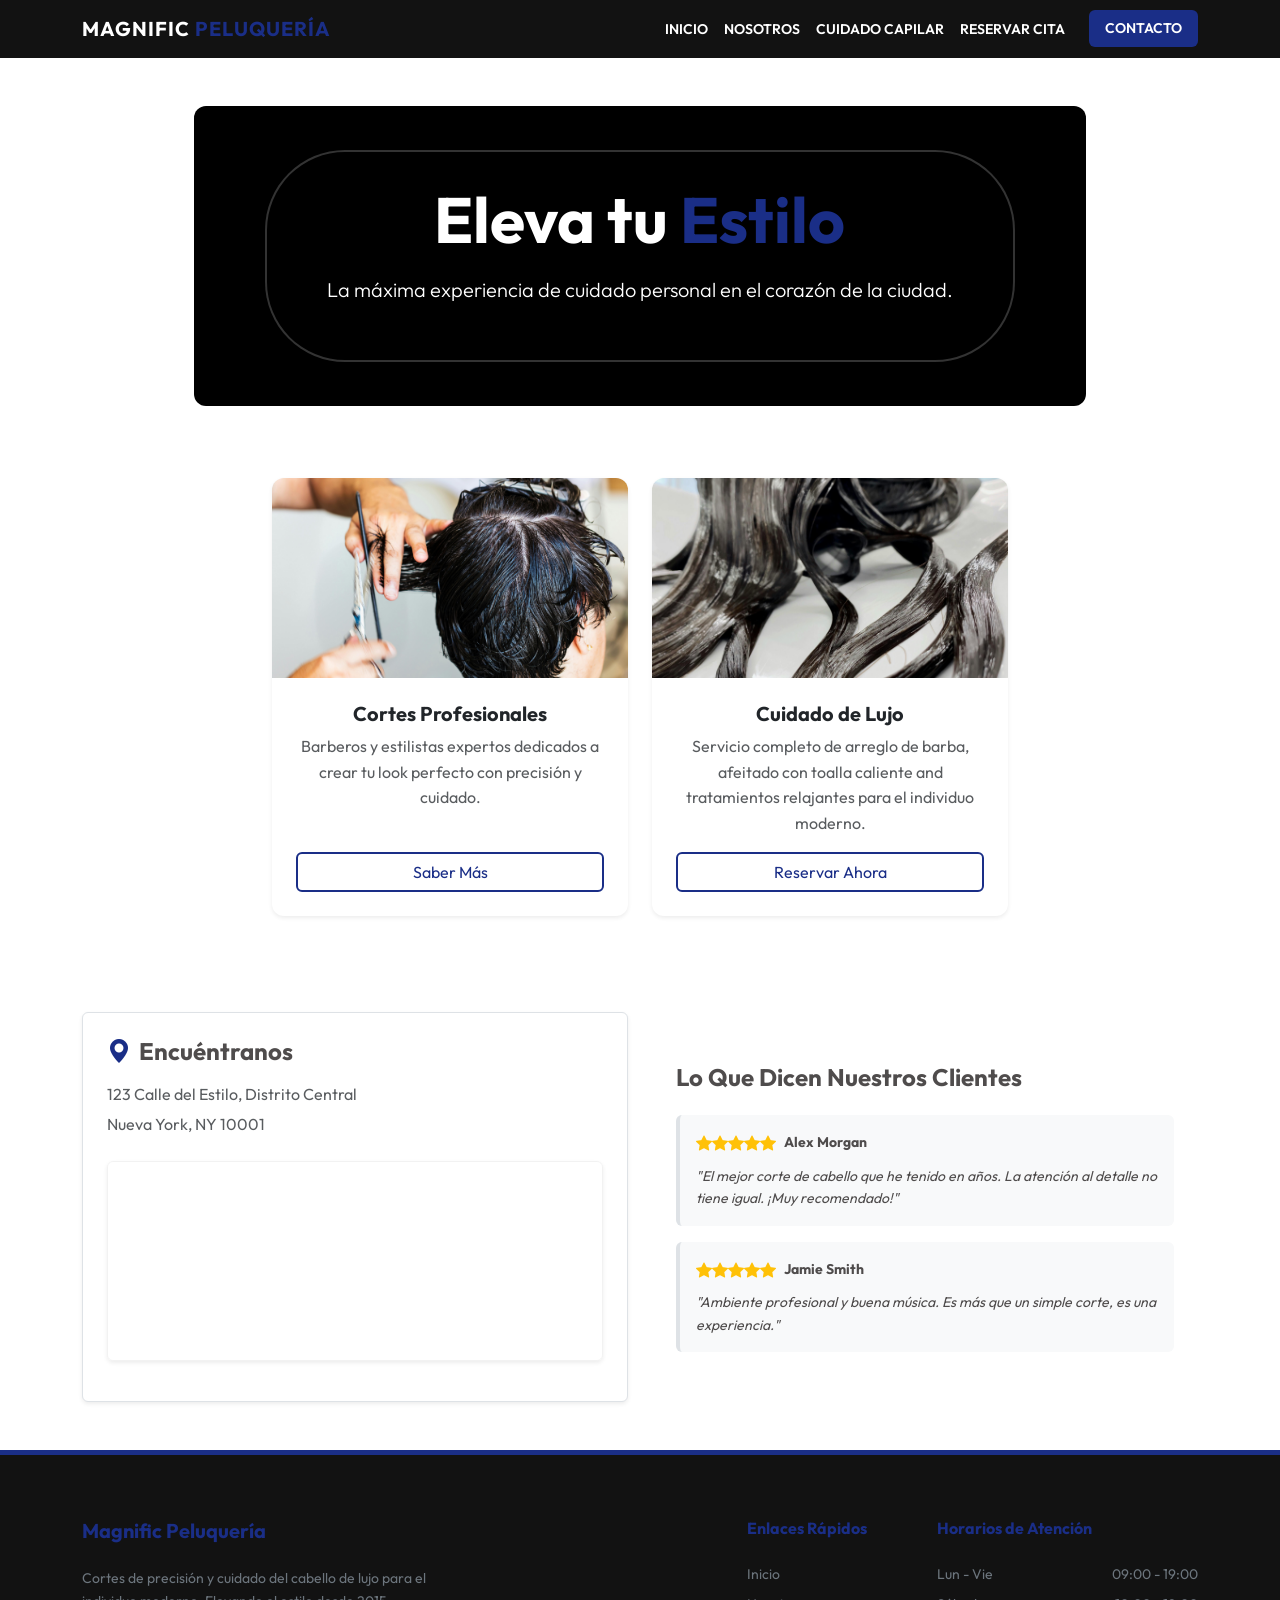
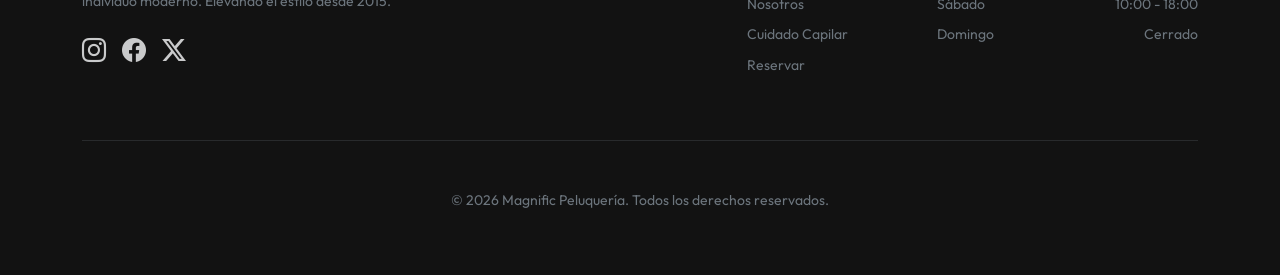
==== commit 56a68071: "modified indentation for the project and improve text color" ====
--- a/index.html
+++ b/index.html
@@ -2,204 +2,204 @@
 <html lang="es">
 
 <head>
-    <meta charset="UTF-8">
-    <meta name="viewport" content="width=device-width, initial-scale=1.0">
-    <meta name="description"
-        content="Peluquería Premium - Experimenta el arte del cuidado personal y el estilo en Magnific.">
-    <title>Magnific Peluquería | Estilo y Cuidado Premium</title>
-
-    <!-- Google Fonts: Outfit -->
-    <link rel="preconnect" href="https://fonts.googleapis.com">
-    <link rel="preconnect" href="https://fonts.gstatic.com" crossorigin>
-    <link href="https://fonts.googleapis.com/css2?family=Outfit:wght@300;400;600;700&display=swap" rel="stylesheet">
-
-    <!-- Bootstrap CSS -->
-    <link href="https://cdn.jsdelivr.net/npm/bootstrap@5.3.0/dist/css/bootstrap.min.css" rel="stylesheet">
-
-    <!-- Bootstrap Icons -->
-    <link rel="stylesheet" href="https://cdn.jsdelivr.net/npm/bootstrap-icons@1.11.1/font/bootstrap-icons.css">
-
-    <!-- Modular CSS Files -->
-    <link rel="stylesheet" href="css/style.css">
-    <link rel="stylesheet" href="css/home.css">
-
-    <link rel="stylesheet" href="css/footer.css">
+  <meta charset="UTF-8">
+  <meta name="viewport" content="width=device-width, initial-scale=1.0">
+  <meta name="description"
+    content="Peluquería Premium - Experimenta el arte del cuidado personal y el estilo en Magnific.">
+  <title>Magnific Peluquería | Estilo y Cuidado Premium</title>
+
+  <!-- Google Fonts: Outfit -->
+  <link rel="preconnect" href="https://fonts.googleapis.com">
+  <link rel="preconnect" href="https://fonts.gstatic.com" crossorigin>
+  <link href="https://fonts.googleapis.com/css2?family=Outfit:wght@300;400;600;700&display=swap" rel="stylesheet">
+
+  <!-- Bootstrap CSS -->
+  <link href="https://cdn.jsdelivr.net/npm/bootstrap@5.3.0/dist/css/bootstrap.min.css" rel="stylesheet">
+
+  <!-- Bootstrap Icons -->
+  <link rel="stylesheet" href="https://cdn.jsdelivr.net/npm/bootstrap-icons@1.11.1/font/bootstrap-icons.css">
+
+  <!-- Modular CSS Files -->
+  <link rel="stylesheet" href="css/style.css">
+  <link rel="stylesheet" href="css/home.css">
+
+  <link rel="stylesheet" href="css/footer.css">
 </head>
 
 <body>
 
-    <!-- Header & Navbar -->
-    <header class="sticky-top">
-        <nav class="navbar navbar-expand-lg navbar-dark bg-dark">
-            <div class="container">
-                <a class="navbar-brand text-uppercase fw-bold ls-1" href="index.html">
-                    Magnific <span class="text-accent">Peluquería</span>
-                </a>
-                <button class="navbar-toggler" type="button" data-bs-toggle="collapse" data-bs-target="#navbarNav"
-                    aria-controls="navbarNav" aria-expanded="false" aria-label="Toggle navigation">
-                    <span class="navbar-toggler-icon"></span>
-                </button>
-                <div class="collapse navbar-collapse" id="navbarNav">
-                    <ul class="navbar-nav ms-auto text-uppercase small fw-semibold">
-                        <li class="nav-item"><a class="nav-link" href="index.html">Inicio</a></li>
-                        <li class="nav-item"><a class="nav-link" href="about.html">Nosotros</a></li>
-                        <li class="nav-item"><a class="nav-link" href="info.html">Cuidado Capilar</a></li>
-                        <li class="nav-item"><a class="nav-link" href="booking.html">Reservar Cita</a></li>
-                        <li class="nav-item"><a class="nav-link btn btn-accent ms-lg-3 px-3 mt-2 mt-lg-0"
-                                href="contact.html">Contacto</a></li>
-                    </ul>
+  <!-- Header & Navbar -->
+  <header class="sticky-top">
+    <nav class="navbar navbar-expand-lg navbar-dark bg-dark">
+      <div class="container">
+        <a class="navbar-brand text-uppercase fw-bold ls-1" href="index.html">
+          Magnific <span class="text-accent">Peluquería</span>
+        </a>
+        <button class="navbar-toggler" type="button" data-bs-toggle="collapse" data-bs-target="#navbarNav"
+          aria-controls="navbarNav" aria-expanded="false" aria-label="Toggle navigation">
+          <span class="navbar-toggler-icon"></span>
+        </button>
+        <div class="collapse navbar-collapse" id="navbarNav">
+          <ul class="navbar-nav ms-auto text-uppercase small fw-semibold">
+            <li class="nav-item"><a class="nav-link" href="index.html">Inicio</a></li>
+            <li class="nav-item"><a class="nav-link" href="about.html">Nosotros</a></li>
+            <li class="nav-item"><a class="nav-link" href="info.html">Cuidado Capilar</a></li>
+            <li class="nav-item"><a class="nav-link" href="booking.html">Reservar Cita</a></li>
+            <li class="nav-item"><a class="nav-link btn btn-accent ms-lg-3 px-3 mt-2 mt-lg-0"
+                href="contact.html">Contacto</a></li>
+          </ul>
+        </div>
+      </div>
+    </nav>
+  </header>
+
+  <main>
+    <!-- Home Section -->
+    <section id="home" class="min-vh-100 d-flex flex-column align-items-center justify-content-center py-5">
+      <div class="container text-center">
+        <div class="hero-image-placeholder mx-auto mb-5">
+          <video autoplay muted loop playsinline class="hero-video">
+            <source src="img/bucket/home/home_hairsalon_video.mp4" type="video/mp4">
+            Tu navegador no soporta el elemento de video.
+          </video>
+          <div class="placeholder-overlay">
+            <h1 class="display-3 fw-bold mb-3">Eleva tu <span class="text-accent">Estilo</span></h1>
+            <p class="lead mb-4">La máxima experiencia de cuidado personal en el corazón de la ciudad.</p>
+          </div>
+        </div>
+
+        <div class="row g-4 justify-content-center mt-5">
+          <!-- Card 1 -->
+          <div class="col-md-5 col-lg-4">
+            <div class="card h-100 border-0 shadow-sm hover-up">
+              <img src="img/bucket/home/home_professional_cut.jpg" class="card-img-top"
+                alt="Cortes Profesionales"
+                style="height: 200px; object-fit: cover; border-top-left-radius: 12px; border-top-right-radius: 12px;">
+              <div class="card-body p-4 d-flex flex-column">
+                <h3 class="card-title h5 fw-bold">Cortes Profesionales</h3>
+                <p class="card-text text-muted">Barberos y estilistas expertos dedicados a crear tu look
+                  perfecto con precisión y cuidado.</p>
+                <a href="booking.html" class="btn btn-outline-accent mt-auto">Saber Más</a>
+              </div>
+            </div>
+          </div>
+          <!-- Card 2 -->
+          <div class="col-md-5 col-lg-4">
+            <div class="card h-100 border-0 shadow-sm hover-up">
+              <img src="img/bucket/home/home_professional_treatment.jpg" class="card-img-top"
+                alt="Cuidado de Lujo"
+                style="height: 200px; object-fit: cover; border-top-left-radius: 12px; border-top-right-radius: 12px;">
+              <div class="card-body p-4 d-flex flex-column">
+                <h3 class="card-title h5 fw-bold">Cuidado de Lujo</h3>
+                <p class="card-text text-muted">Servicio completo de arreglo de barba, afeitado con
+                  toalla caliente and tratamientos relajantes para el individuo moderno.</p>
+                <a href="booking.html" class="btn btn-outline-accent mt-auto">Reservar Ahora</a>
+              </div>
+            </div>
+          </div>
+        </div>
+
+        <!-- Google Maps Fake Interaction -->
+        <div class="row mt-5 pt-5 align-items-center">
+          <div class="col-lg-6 mb-4 mb-lg-0">
+            <div class="location-box p-4 border rounded shadow-sm text-start bg-white">
+              <h4 class="fw-bold mb-3"><i class="bi bi-geo-alt-fill text-accent me-2"></i>Encuéntranos
+              </h4>
+              <p class="mb-1 text-muted">123 Calle del Estilo, Distrito Central</p>
+              <p class="mb-4 text-muted">Nueva York, NY 10001</p>
+              <div class="map-wrapper mb-3 rounded shadow-sm overflow-hidden" style="height: 200px;">
+                <iframe
+                  src="https://www.google.com/maps/embed?pb=!1m18!1m12!1m3!1d3022.6173000000003!2d-73.985428!3d40.748441!2m3!1f0!2f0!3f0!3m2!1i1024!2i768!4f13.1!3m3!1m2!1s0x89c259a9b3117469%3A0xd134e199a405a163!2sEmpire%20State%20Building!5e0!3m2!1sen!2sus!4v1713200000000!5m2!1sen!2sus"
+                  width="100%" height="100%" style="border:0;" allowfullscreen="" loading="lazy"
+                  referrerpolicy="no-referrer-when-downgrade">
+                </iframe>
+              </div>
+            </div>
+          </div>
+          <div class="col-lg-6">
+            <div class="reviews-box text-start px-lg-4">
+              <h4 class="fw-bold mb-4">Lo Que Dicen Nuestros Clientes</h4>
+              <div class="review-card mb-3 p-3 border-start border-accent border-4 bg-light rounded">
+                <div class="d-flex mb-2">
+                  <i class="bi bi-star-fill text-warning"></i>
+                  <i class="bi bi-star-fill text-warning"></i>
+                  <i class="bi bi-star-fill text-warning"></i>
+                  <i class="bi bi-star-fill text-warning"></i>
+                  <i class="bi bi-star-fill text-warning"></i>
+                  <span class="ms-2 fw-bold small">Alex Morgan</span>
                 </div>
-            </div>
-        </nav>
-    </header>
-
-    <main>
-        <!-- Home Section -->
-        <section id="home" class="min-vh-100 d-flex flex-column align-items-center justify-content-center py-5">
-            <div class="container text-center">
-                <div class="hero-image-placeholder mx-auto mb-5">
-                    <video autoplay muted loop playsinline class="hero-video">
-                        <source src="img/bucket/home/home_hairsalon_video.mp4" type="video/mp4">
-                        Tu navegador no soporta el elemento de video.
-                    </video>
-                    <div class="placeholder-overlay">
-                        <h1 class="display-3 fw-bold mb-3">Eleva tu <span class="text-accent">Estilo</span></h1>
-                        <p class="lead mb-4">La máxima experiencia de cuidado personal en el corazón de la ciudad.</p>
-                    </div>
+                <p class="small mb-0 italic">"El mejor corte de cabello que he tenido en años. La
+                  atención al detalle no tiene igual. ¡Muy recomendado!"</p>
+              </div>
+              <div class="review-card p-3 border-start border-accent border-4 bg-light rounded">
+                <div class="d-flex mb-2">
+                  <i class="bi bi-star-fill text-warning"></i>
+                  <i class="bi bi-star-fill text-warning"></i>
+                  <i class="bi bi-star-fill text-warning"></i>
+                  <i class="bi bi-star-fill text-warning"></i>
+                  <i class="bi bi-star-fill text-warning"></i>
+                  <span class="ms-2 fw-bold small">Jamie Smith</span>
                 </div>
-
-                <div class="row g-4 justify-content-center mt-5">
-                    <!-- Card 1 -->
-                    <div class="col-md-5 col-lg-4">
-                        <div class="card h-100 border-0 shadow-sm hover-up">
-                            <img src="img/bucket/home/home_professional_cut.jpg" class="card-img-top"
-                                alt="Cortes Profesionales"
-                                style="height: 200px; object-fit: cover; border-top-left-radius: 12px; border-top-right-radius: 12px;">
-                            <div class="card-body p-4">
-                                <h3 class="card-title h5 fw-bold">Cortes Profesionales</h3>
-                                <p class="card-text text-muted">Barberos y estilistas expertos dedicados a crear tu look
-                                    perfecto con precisión y cuidado.</p>
-                                <a href="booking.html" class="btn btn-outline-accent mt-2">Saber Más</a>
-                            </div>
-                        </div>
-                    </div>
-                    <!-- Card 2 -->
-                    <div class="col-md-5 col-lg-4">
-                        <div class="card h-100 border-0 shadow-sm hover-up">
-                            <img src="img/bucket/home/home_professional_treatment.jpg" class="card-img-top"
-                                alt="Cuidado de Lujo"
-                                style="height: 200px; object-fit: cover; border-top-left-radius: 12px; border-top-right-radius: 12px;">
-                            <div class="card-body p-4">
-                                <h3 class="card-title h5 fw-bold">Cuidado de Lujo</h3>
-                                <p class="card-text text-muted">Servicio completo de arreglo de barba, afeitado con
-                                    toalla caliente y tratamientos relajantes para el individuo moderno.</p>
-                                <a href="booking.html" class="btn btn-outline-accent mt-2">Reservar Ahora</a>
-                            </div>
-                        </div>
-                    </div>
-                </div>
-
-                <!-- Google Maps Fake Interaction -->
-                <div class="row mt-5 pt-5 align-items-center">
-                    <div class="col-lg-6 mb-4 mb-lg-0">
-                        <div class="location-box p-4 border rounded shadow-sm text-start bg-white">
-                            <h4 class="fw-bold mb-3"><i class="bi bi-geo-alt-fill text-accent me-2"></i>Encuéntranos
-                            </h4>
-                            <p class="mb-1 text-muted">123 Calle del Estilo, Distrito Central</p>
-                            <p class="mb-4 text-muted">Nueva York, NY 10001</p>
-                            <div class="map-wrapper mb-3 rounded shadow-sm overflow-hidden" style="height: 200px;">
-                                <iframe
-                                    src="https://www.google.com/maps/embed?pb=!1m18!1m12!1m3!1d3022.6173000000003!2d-73.985428!3d40.748441!2m3!1f0!2f0!3f0!3m2!1i1024!2i768!4f13.1!3m3!1m2!1s0x89c259a9b3117469%3A0xd134e199a405a163!2sEmpire%20State%20Building!5e0!3m2!1sen!2sus!4v1713200000000!5m2!1sen!2sus"
-                                    width="100%" height="100%" style="border:0;" allowfullscreen="" loading="lazy"
-                                    referrerpolicy="no-referrer-when-downgrade">
-                                </iframe>
-                            </div>
-                        </div>
-                    </div>
-                    <div class="col-lg-6">
-                        <div class="reviews-box text-start px-lg-4">
-                            <h4 class="fw-bold mb-4">Lo Que Dicen Nuestros Clientes</h4>
-                            <div class="review-card mb-3 p-3 border-start border-accent border-4 bg-light rounded">
-                                <div class="d-flex mb-2">
-                                    <i class="bi bi-star-fill text-warning"></i>
-                                    <i class="bi bi-star-fill text-warning"></i>
-                                    <i class="bi bi-star-fill text-warning"></i>
-                                    <i class="bi bi-star-fill text-warning"></i>
-                                    <i class="bi bi-star-fill text-warning"></i>
-                                    <span class="ms-2 fw-bold small">Alex Morgan</span>
-                                </div>
-                                <p class="small mb-0 italic">"El mejor corte de cabello que he tenido en años. La
-                                    atención al detalle no tiene igual. ¡Muy recomendado!"</p>
-                            </div>
-                            <div class="review-card p-3 border-start border-accent border-4 bg-light rounded">
-                                <div class="d-flex mb-2">
-                                    <i class="bi bi-star-fill text-warning"></i>
-                                    <i class="bi bi-star-fill text-warning"></i>
-                                    <i class="bi bi-star-fill text-warning"></i>
-                                    <i class="bi bi-star-fill text-warning"></i>
-                                    <i class="bi bi-star-fill text-warning"></i>
-                                    <span class="ms-2 fw-bold small">Jamie Smith</span>
-                                </div>
-                                <p class="small mb-0 italic">"Ambiente profesional y buena música. Es más que un simple
-                                    corte, es una experiencia."</p>
-                            </div>
-                        </div>
-                    </div>
-                </div>
-            </div>
-        </section>
-
-    </main>
-
-    <!-- Footer -->
-    <footer class="bg-dark text-light py-5">
-        <div class="container py-3">
-            <div class="row g-4">
-                <div class="col-lg-4">
-                    <h5 class="fw-bold mb-4 text-accent">Magnific Peluquería</h5>
-                    <p class="small text-secondary mb-4">Cortes de precisión y cuidado del cabello de lujo para el
-                        individuo moderno. Elevando el estilo desde 2015.</p>
-                    <div class="social-icons d-flex gap-3 h4">
-                        <a href="#" class="text-light"><i class="bi bi-instagram"></i></a>
-                        <a href="#" class="text-light"><i class="bi bi-facebook"></i></a>
-                        <a href="#" class="text-light"><i class="bi bi-twitter-x"></i></a>
-                    </div>
-                </div>
-                <div class="col-md-4 col-lg-2 ms-lg-auto">
-                    <h6 class="fw-bold mb-4">Enlaces Rápidos</h6>
-                    <ul class="list-unstyled small">
-                        <li class="mb-2"><a href="index.html"
-                                class="text-secondary text-decoration-none hover-accent">Inicio</a></li>
-                        <li class="mb-2"><a href="about.html"
-                                class="text-secondary text-decoration-none hover-accent">Nosotros</a></li>
-                        <li class="mb-2"><a href="info.html"
-                                class="text-secondary text-decoration-none hover-accent">Cuidado Capilar</a></li>
-                        <li class="mb-2"><a href="booking.html"
-                                class="text-secondary text-decoration-none hover-accent">Reservar</a></li>
-                    </ul>
-                </div>
-                <div class="col-md-4 col-lg-3">
-                    <h6 class="fw-bold mb-4">Horarios de Atención</h6>
-                    <ul class="list-unstyled small text-secondary">
-                        <li class="mb-2 d-flex justify-content-between"><span>Lun - Vie</span> <span>09:00 -
-                                19:00</span></li>
-                        <li class="mb-2 d-flex justify-content-between"><span>Sábado</span> <span>10:00 - 18:00</span>
-                        </li>
-                        <li class="mb-2 d-flex justify-content-between"><span>Domingo</span> <span>Cerrado</span></li>
-                    </ul>
-                </div>
-
-            </div>
-            <hr class="my-5 border-secondary">
-            <div class="text-center">
-                <p class="small text-secondary mb-0">&copy; 2026 Magnific Peluquería. Todos los derechos reservados.</p>
-            </div>
-        </div>
-    </footer>
-
-    <!-- Bootstrap Bundle with Popper -->
-    <script src="https://cdn.jsdelivr.net/npm/bootstrap@5.3.0/dist/js/bootstrap.bundle.min.js"></script>
-    <script src="js/script.js"></script>
+                <p class="small mb-0 italic">"Ambiente profesional y buena música. Es más que un simple
+                  corte, es una experiencia."</p>
+              </div>
+            </div>
+          </div>
+        </div>
+      </div>
+    </section>
+
+  </main>
+
+  <!-- Footer -->
+  <footer class="bg-dark text-light py-5">
+    <div class="container py-3">
+      <div class="row g-4">
+        <div class="col-lg-4">
+          <h5 class="fw-bold mb-4 text-accent">Magnific Peluquería</h5>
+          <p class="small text-secondary mb-4">Cortes de precisión y cuidado del cabello de lujo para el
+            individuo moderno. Elevando el estilo desde 2015.</p>
+          <div class="social-icons d-flex gap-3 h4">
+            <a href="#" class="text-light"><i class="bi bi-instagram"></i></a>
+            <a href="#" class="text-light"><i class="bi bi-facebook"></i></a>
+            <a href="#" class="text-light"><i class="bi bi-twitter-x"></i></a>
+          </div>
+        </div>
+        <div class="col-md-4 col-lg-2 ms-lg-auto">
+          <h6 class="fw-bold mb-4">Enlaces Rápidos</h6>
+          <ul class="list-unstyled small">
+            <li class="mb-2"><a href="index.html"
+                class="text-secondary text-decoration-none hover-accent">Inicio</a></li>
+            <li class="mb-2"><a href="about.html"
+                class="text-secondary text-decoration-none hover-accent">Nosotros</a></li>
+            <li class="mb-2"><a href="info.html"
+                class="text-secondary text-decoration-none hover-accent">Cuidado Capilar</a></li>
+            <li class="mb-2"><a href="booking.html"
+                class="text-secondary text-decoration-none hover-accent">Reservar</a></li>
+          </ul>
+        </div>
+        <div class="col-md-4 col-lg-3">
+          <h6 class="fw-bold mb-4">Horarios de Atención</h6>
+          <ul class="list-unstyled small text-secondary">
+            <li class="mb-2 d-flex justify-content-between"><span>Lun - Vie</span> <span>09:00 -
+                19:00</span></li>
+            <li class="mb-2 d-flex justify-content-between"><span>Sábado</span> <span>10:00 - 18:00</span>
+            </li>
+            <li class="mb-2 d-flex justify-content-between"><span>Domingo</span> <span>Cerrado</span></li>
+          </ul>
+        </div>
+
+      </div>
+      <hr class="my-5 border-secondary">
+      <div class="text-center">
+        <p class="small text-secondary mb-0">&copy; 2026 Magnific Peluquería. Todos los derechos reservados.</p>
+      </div>
+    </div>
+  </footer>
+
+  <!-- Bootstrap Bundle with Popper -->
+  <script src="https://cdn.jsdelivr.net/npm/bootstrap@5.3.0/dist/js/bootstrap.bundle.min.js"></script>
+  <script src="js/script.js"></script>
 </body>
 
 </html>
--- a/css/style.css
+++ b/css/style.css
@@ -1,83 +1,87 @@
 /* style.css - Global Styles & Variables */
 
 :root {
-    --primary-color: #4F4C4C;    /* Slate Gray */
-    --accent-color: #1A2E87;     /* Royal Blue */
-    --accent-hover: #ffffff;
-    --text-light: #f9f9f9;
-    --text-muted: #6c757d;
-    --bg-dark: #121212;
-    --font-main: 'Outfit', sans-serif;
-    --transition: all 0.3s ease;
+  --primary-color: #4F4C4C;    /* Slate Gray */
+  --accent-color: #1A2E87;     /* Royal Blue */
+  --accent-hover: #ffffff;
+  --text-light: #f9f9f9;
+  --text-muted: #9BA5BA;
+  --bg-dark: #121212;
+  --font-main: 'Outfit', sans-serif;
+  --transition: all 0.3s ease;
 }
 
 body {
-    font-family: var(--font-main);
-    color: var(--primary-color);
-    line-height: 1.6;
-    scroll-behavior: smooth;
+  font-family: var(--font-main);
+  color: var(--primary-color);
+  line-height: 1.6;
+  scroll-behavior: smooth;
 }
 
 /* Typography */
 h1, h2, h3, h4, h5, h6 {
-    font-weight: 700;
+  font-weight: 700;
 }
 
 .text-accent {
-    color: var(--accent-color) !important;
+  color: var(--accent-color) !important;
 }
 
 .btn-accent {
-    background-color: var(--accent-color);
-    color: white;
-    border: none;
+  background-color: var(--accent-color);
+  color: white;
+  border: none;
 }
 
 .btn-accent:hover {
-    background-color: var(--accent-hover);
-    color: #000;
+  background-color: var(--accent-hover);
+  color: #000;
 }
 
 .btn-outline-accent {
-    border: 2px solid var(--accent-color);
-    color: var(--accent-color);
+  border: 2px solid var(--accent-color);
+  color: var(--accent-color);
 }
 
 .btn-outline-accent:hover {
-    background-color: var(--accent-color);
-    color: var(--primary-color);
+  background-color: var(--accent-color);
+  color: #ffffff;
 }
 
 .bg-dark {
-    background-color: var(--bg-dark) !important;
+  background-color: var(--bg-dark) !important;
 }
 
 /* Navbar */
 .navbar-brand {
-    letter-spacing: 1px;
+  letter-spacing: 1px;
+}
+
+.navbar-dark .navbar-nav .nav-link {
+  color: #ffffff !important;
 }
 
 .nav-link {
-    transition: var(--transition);
+  transition: var(--transition);
 }
 
 .nav-link:hover {
-    color: var(--accent-color) !important;
+  color: var(--accent-color) !important;
 }
 
 /* Utilities */
 .ls-1 {
-    letter-spacing: 1px;
+  letter-spacing: 1px;
 }
 
 .hover-up {
-    transition: var(--transition);
+  transition: var(--transition);
 }
 
 .hover-up:hover {
-    transform: translateY(-10px);
+  transform: translateY(-10px);
 }
 
 .italic {
-    font-style: italic;
+  font-style: italic;
 }
--- a/css/home.css
+++ b/css/home.css
@@ -1,72 +1,72 @@
 /* home.css - Home Section Styles */
 
 #home {
-    padding-top: 100px;
+  padding-top: 100px;
 }
 
 .hero-image-placeholder {
-    position: relative;
-    width: 80%;
-    height: 33.33vh; /* 1/3 of screen height */
-    background-color: #000; /* Fallback color */
-    border-radius: 12px;
-    display: flex;
-    align-items: center;
-    justify-content: center;
-    color: white;
-    overflow: hidden;
+  position: relative;
+  width: 80%;
+  height: 33.33vh; /* 1/3 of screen height */
+  background-color: #000; /* Fallback color */
+  border-radius: 12px;
+  display: flex;
+  align-items: center;
+  justify-content: center;
+  color: white;
+  overflow: hidden;
 }
 
 .hero-video {
-    position: absolute;
-    top: 50%;
-    left: 50%;
-    min-width: 100%;
-    min-height: 100%;
-    width: auto;
-    height: auto;
-    z-index: 0;
-    transform: translate(-50%, -50%);
-    object-fit: cover;
+  position: absolute;
+  top: 50%;
+  left: 50%;
+  min-width: 100%;
+  min-height: 100%;
+  width: auto;
+  height: auto;
+  z-index: 0;
+  transform: translate(-50%, -50%);
+  object-fit: cover;
 }
 
 .placeholder-overlay {
-    position: relative;
-    z-index: 1;
-    padding: 30px 60px;
-    border: 2px solid rgba(255,255,255,0.2);
-    backdrop-filter: blur(8px);
-    background-color: rgba(0, 0, 0, 0.3);
-    border-radius: 80px;
-    text-align: center;
+  position: relative;
+  z-index: 1;
+  padding: 30px 60px;
+  border: 2px solid rgba(255,255,255,0.2);
+  backdrop-filter: blur(8px);
+  background-color: rgba(0, 0, 0, 0.3);
+  border-radius: 80px;
+  text-align: center;
 }
 
 /* Home Cards */
 #home .card {
-    transition: var(--transition);
-    border-radius: 12px;
+  transition: var(--transition);
+  border-radius: 12px;
 }
 
 /* Location and Reviews */
 .location-box {
-    background: #fff;
-    border: 1px solid #eee;
+  background: #fff;
+  border: 1px solid #eee;
 }
 
 .map-wrapper {
-    transition: var(--transition);
-    border: 1px solid rgba(0,0,0,0.05);
+  transition: var(--transition);
+  border: 1px solid rgba(0,0,0,0.05);
 }
 
 .map-wrapper:hover {
-    box-shadow: 0 10px 30px rgba(0,0,0,0.1) !important;
+  box-shadow: 0 10px 30px rgba(0,0,0,0.1) !important;
 }
 
 .review-card {
-    transition: var(--transition);
+  transition: var(--transition);
 }
 
 .review-card:hover {
-    background: #fdfdfd !important;
-    transform: translateX(5px);
+  background: #fdfdfd !important;
+  transform: translateX(5px);
 }
--- a/css/footer.css
+++ b/css/footer.css
@@ -1,36 +1,36 @@
 /* footer.css - Footer Details */
 
 footer {
-    border-top: 5px solid var(--accent-color);
+  border-top: 5px solid var(--accent-color);
 }
 
 footer h5, footer h6 {
-    color: var(--accent-color) !important;
+  color: var(--accent-color) !important;
 }
 
 footer .hover-accent {
-    transition: var(--transition);
+  transition: var(--transition);
 }
 
 footer .hover-accent:hover {
-    color: var(--accent-color) !important;
-    padding-left: 5px;
+  color: var(--accent-color) !important;
+  padding-left: 5px;
 }
 
 footer .social-icons a {
-    transition: var(--transition);
-    opacity: 0.8;
+  transition: var(--transition);
+  opacity: 0.8;
 }
 
 footer .social-icons a:hover {
-    opacity: 1;
-    color: var(--accent-color);
+  opacity: 1;
+  color: var(--accent-color);
 }
 
 footer .form-control {
-    border-radius: 5px 0 0 5px;
+  border-radius: 5px 0 0 5px;
 }
 
 footer .btn-accent {
-    border-radius: 0 5px 5px 0;
+  border-radius: 0 5px 5px 0;
 }
